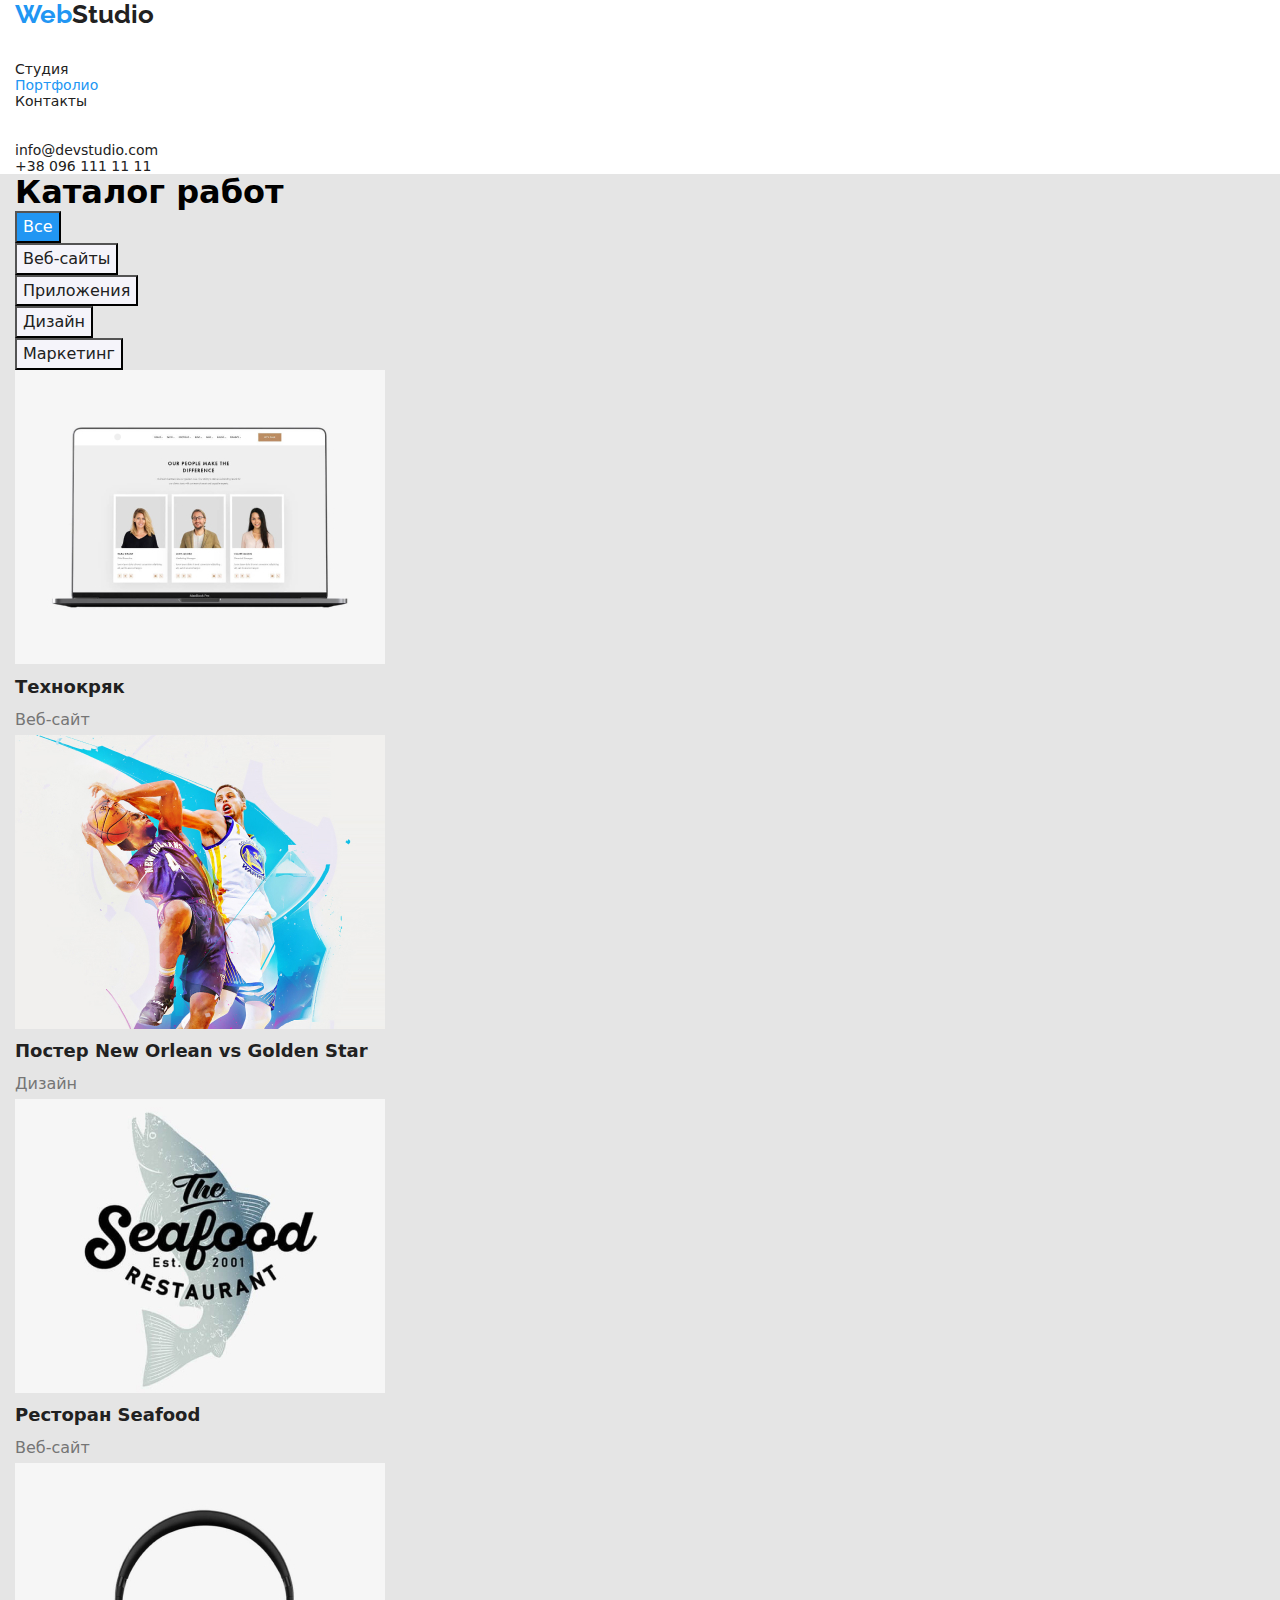
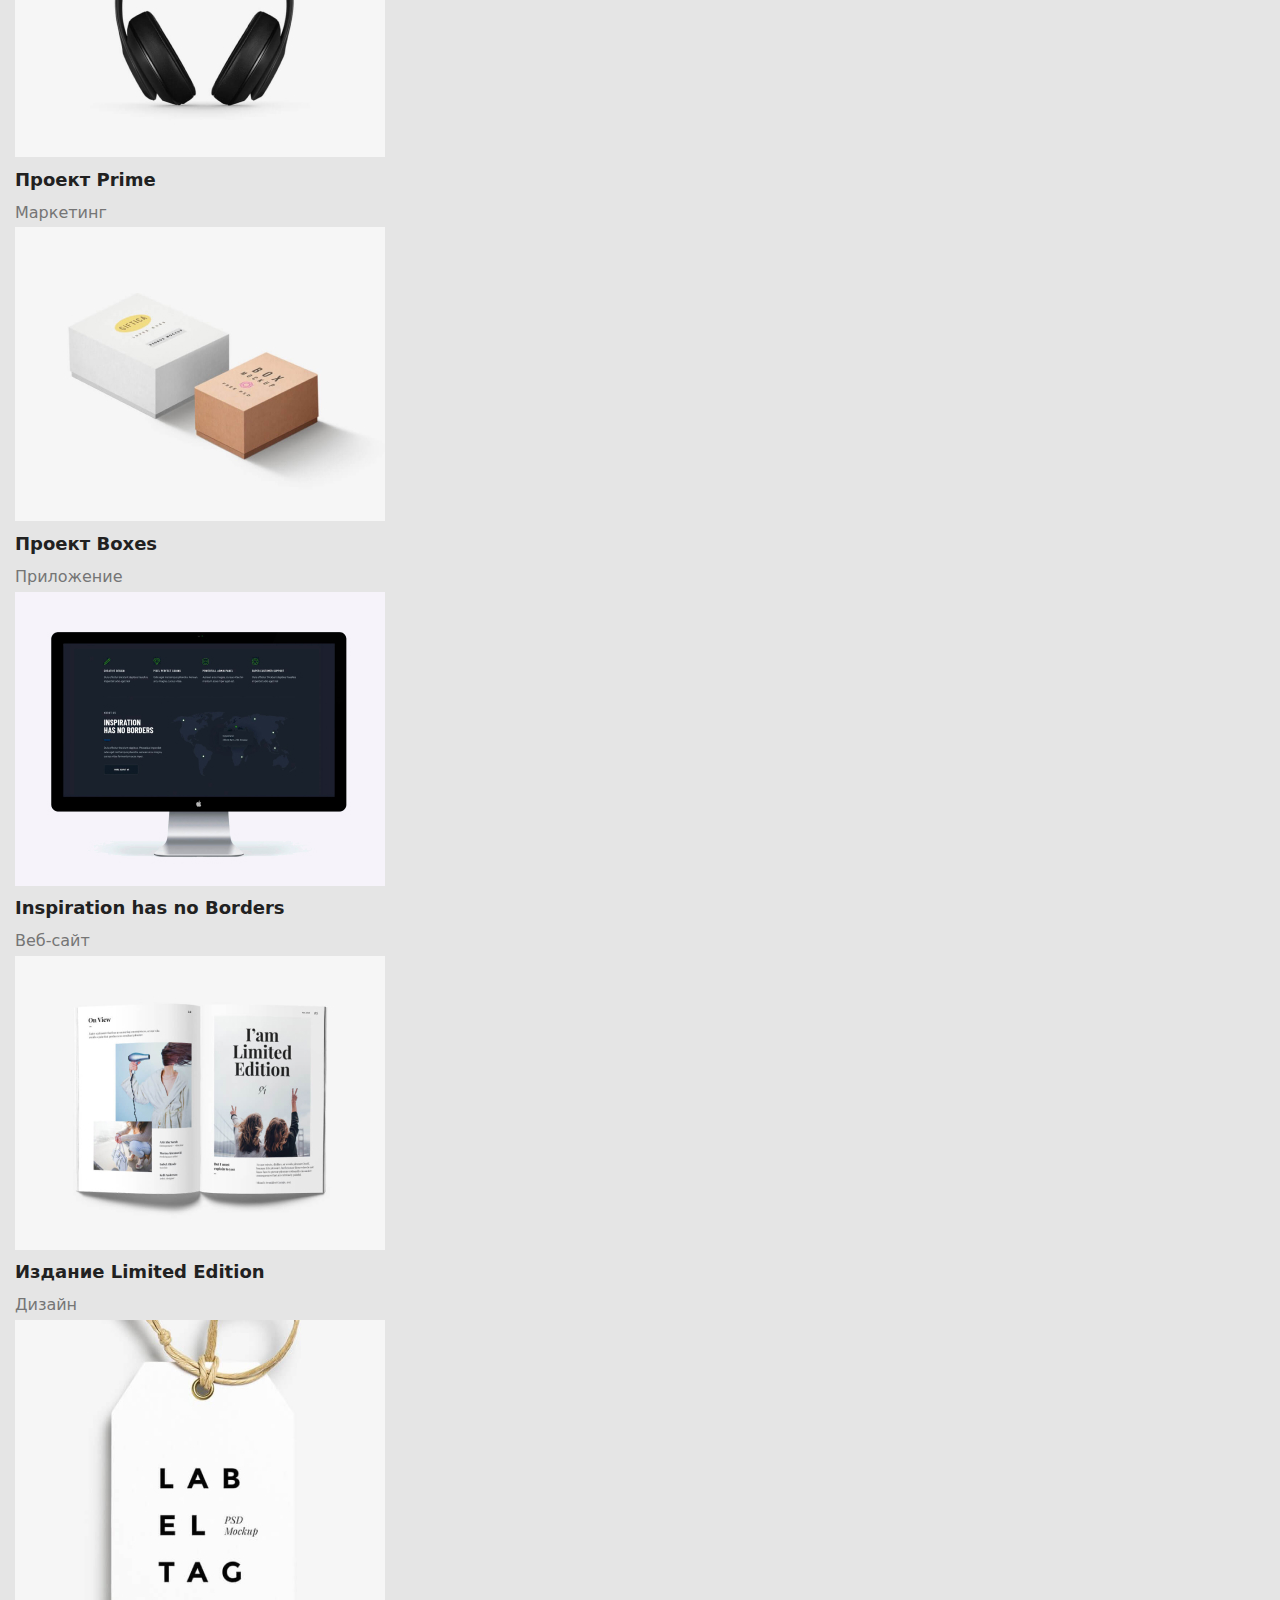
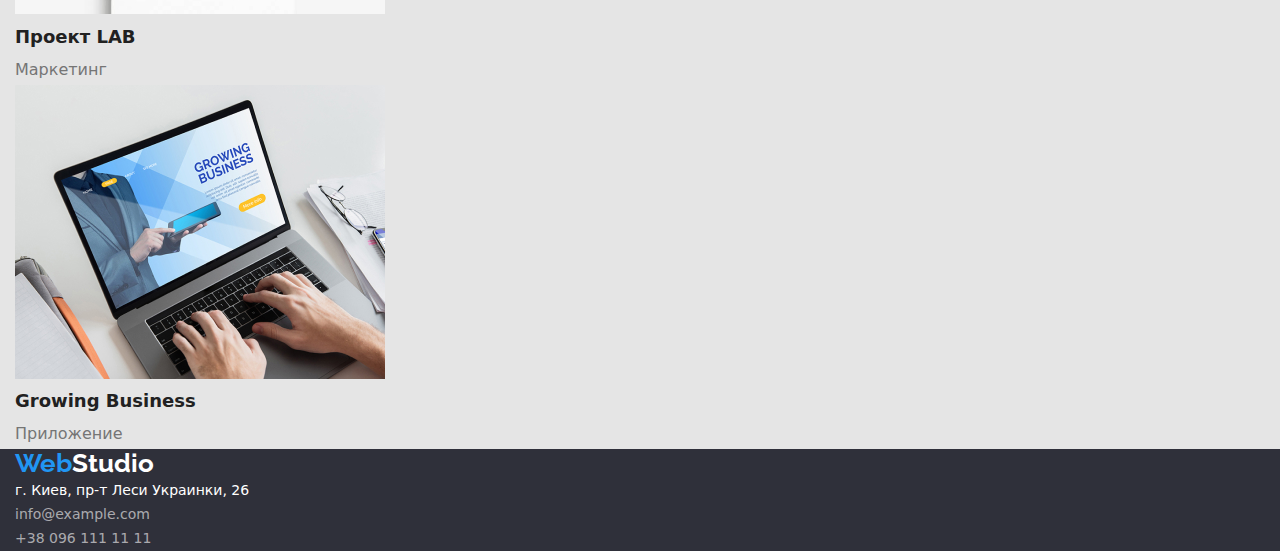
==== portfolio.html @ 53a829d3 "исправили ошибки" ====
<!DOCTYPE html>
<html lang="ru">

<head>
    <meta charset="UTF-8" />
    <title>WebStudio</title>
    <link rel="preconnect" href="https://fonts.googleapis.com" />
    <link rel="preconnect" href="https://fonts.gstatic.com" crossorigin />
    <link href="https://fonts.googleapis.com/css2?family=Raleway:wght@700&family=Roboto:wght@400;500;700;900&display=swap" rel="stylesheet" />
    <link rel="stylesheet" href="https://cdnjs.cloudflare.com/ajax/libs/modern-normalize/1.1.0/modern-normalize.css" />
    <link rel="stylesheet" href="./css/styless.css" />
</head>

<body class="page">
    <!-- header -->
    <header class="page-header">
        <div class="container">
            <nav class="navigation">
                <a class="logo link" href="" lang="en">Web<span class="logo-accent">Studio</span>
          </a>
                <ul class="menu list">
                    <li class="menu-item">
                        <a href="index.html" class="site-nav link">Студия</a>
                    </li>
                    <li class="menu-item">
                        <a href="portfolio.html" class="site-nav link current">Портфолио</a
              >
            </li>
            <li class="menu-item">
              <a href="" class="site-nav link">Контакты</a>
                    </li>
                </ul>
            </nav>
            <ul class="contact-nav list">
                <li>
                    <a href="mailto:info@devstudio.com" class="contact-nav link">info@devstudio.com</a
            >
          </li>
          <li>
            <a href="tel:+380961111111" class="contact-nav link"
              >+38 096 111 11 11</a
            >
          </li>
        </ul>
      </div>
    </header>
    <main>
      <section class="section-background-theme-light">
        <div class="container">
          <h1>Каталог работ</h1>
          <ul class="list">
            <li>
              <button class="style-btn current" type="button">Все</button>
            </li>
            <li>
              <button class="style-btn" type="button">Веб-сайты</button>
            </li>
            <li>
              <button class="style-btn" type="button">Приложения</button>
            </li>
            <li>
              <button class="style-btn" type="button">Дизайн</button>
            </li>
            <li>
              <button class="style-btn" type="button">Маркетинг</button>
            </li>
          </ul>
          <ul class="list">
            <li>
              <a href="" class="link">
                <img
                  src="./images/portfolio_1.jpg"
                  alt="наши сотрудники"
                  width="370"
                  height="294"
                />
                <h2 class="section-works">Технокряк</h2>
                <p class="subtytle">Веб-сайт</p>
              </a>
                </li>
                <li>
                    <a href="" class="link">
                        <img src="./images/portfolio_2.jpg" alt="баскетбол" width="370" height="294" />
                        <h2 class="section-works">Постер New Orlean vs Golden Star</h2>
                        <p class="subtytle">Дизайн</p>
                    </a>
                </li>
                <li>
                    <a href="" class="link">
                        <img src="./images/portfolio_3.jpg" alt="морепродукты" width="370" height="294" />
                        <h2 class="section-works">Ресторан Seafood</h2>
                        <p class="subtytle">Веб-сайт</p>
                    </a>
                </li>
                <li>
                    <a href="" class="link">
                        <img src="./images/portfolio_4.jpg" alt="наушники" width="370" height="294" />
                        <h2 class="section-works">Проект Prime</h2>
                        <p class="subtytle">Маркетинг</p>
                    </a>
                </li>
                <li>
                    <a href="" class="link">
                        <img src="./images/portfolio_5.jpg" alt="коробочки" width="370" height="294" />
                        <h2 class="section-works">Проект Boxes</h2>
                        <p class="subtytle">Приложение</p>
                    </a>
                </li>
                <li>
                    <a href="" class="link">
                        <img src="./images/portfolio_6.jpg" alt="монитор" width="370" height="294" />
                        <h2 class="section-works">Inspiration has no Borders</h2>
                        <p class="subtytle">Веб-сайт</p>
                    </a>
                </li>
                <li>
                    <a href="" class="link">
                        <img src="./images/portfolio_7.jpg" alt="книга" width="370" height="294" />
                        <h2 class="section-works">Издание Limited Edition</h2>
                        <p class="subtytle">Дизайн</p>
                    </a>
                </li>
                <li>
                    <a href="" class="link">
                        <img src="./images/portfolio_8.jpg" alt="этикетка" width="370" height="294" />
                        <h2 class="section-works">Проект LAB</h2>
                        <p class="subtytle">Маркетинг</p>
                    </a>
                </li>
                <li>
                    <a href="" class="link">
                        <img src="./images/portfolio_9.jpg" alt="ноутбук" width="370" height="294" />
                        <h2 class="section-works">Growing Business</h2>
                        <p class="subtytle">Приложение</p>
                    </a>
                </li>
            </ul>
        </div>
        </section>
        </main>
        <footer class="footer">
            <div class="container">
                <a class="logo link" href="" lang="en">Web<span class="logo-accent-footer">Studio</span></a
        >
        <address class="address">
          <ul class="list">
            <li>
              <a
                href="https://goo.gl/maps/fRFSX92PW33ccEuu6"
                class="link contact-info"
                target="_blank"
                rel="noopener noreferrer"
                >г. Киев, пр-т Леси Украинки, 26</a
              >
            </li>
            <li>
              <a href="mailto:info@example.com" class="link contact-info-item"
                >info@example.com</a
              >
            </li>
            <li>
              <a href="tel:+380961111111" class="link contact-info-item"
                >+38 096 111 11 11</a
              >
            </li>
          </ul>
        </address>
      </div>
    </footer>
  </body>
</html>
---- css/styless.css ----
h1,
h2,
h3,
p {
    margin-top: 0;
    margin-bottom: 0;
}

ul,
ol {
    margin-top: 0;
    margin-bottom: 0;
    padding-left: 0;
}

.list {
    list-style: none;
    padding: 0;
    margin: 0;
}

.link {
    text-decoration: none;
}

 :root {
    --primary-text-color: #212121;
    --title-color: #757575;
    --primary-font-family: "Roboto";
    --primary-text-color-theme-light: #E5E5E5;
    --secondary-text-color-theme-light: #F5F4FA;
    --primary-text-color-theme-dark: #2F303A;
}

.body {
    font-family: var(--primary-font-family), sans-serif;
    font-style: normal;
}


/*цвет основного текста #212121*/


/*цвет вторичного текста #757575*/


/*белый #FFFFFF*/


/*акцент #2196F3*/


/*цвет основного фона #E5E5E5*/


/*цвет вторичного фона #F5F4FA*/


/*      HEADER    */

.page-header {
    background-color: #FFFFFF;
    color: var(--primary-text-color);
}

.logo {
    color: #2196F3;
    font-family: 'Raleway', sans-serif;
    font-weight: 700;
    font-size: 26px;
    line-height: 1, 19;
}

.logo-accent {
    color: var(--primary-text-color);
    font-family: 'Raleway', sans-serif;
    font-weight: 700;
    font-size: 26px;
    line-height: 1, 19;
}

.logo-accent-footer {
    color: #FFFFFF;
    font-family: 'Raleway', sans-serif;
    font-weight: 700;
    font-size: 26px;
    line-height: 1, 19;
}

.menu {
    font-weight: 500;
    font-size: 14px;
    line-height: 1.14;
    padding-top: 32px;
    padding-bottom: 32px
}


/*site-nav*/

.site-nav {
    color: var(--primary-text-color);
    font-weight: 500;
    font-size: 14px;
}

.site-nav:hover,
.site-nav:focus {
    color: #2196F3;
}

.site-nav.current {
    color: #2196F3;
}


/*contact-nav*/

.contact-nav {
    color: var(--primary-text-color);
    font-weight: 500;
    font-size: 14px;
}

.contact-nav:hover,
.contact-nav:focus {
    color: #2196F3;
}

.modal-btn {
    color: #FFFFFF;
    background-color: #2196F3;
    font-weight: 700;
    font-size: 16px;
    line-height: 1.87;
    text-align: Center;
    letter-spacing: 0.06em;
    cursor: pointer;
    display: inline-block;
    border-radius: 4px;
    padding: 32px, 10px;
    min-width: 200px;
}

.modal-btn:hover,
.modal-btn:focus {
    background-color: #188CE8;
    color: #FFFFFF;
}

.style-btn {
    background-color: var(--secondary-text-color-theme-light);
    color: var(--primary-text-color);
    font-weight: 500;
    Font-size: 16px;
    Line-height: 1.62;
    text-align: Center;
    cursor: pointer
}

.style-btn:hover,
.style-btn:focus {
    color: #FFFFFF;
    background-color: #2196F3;
}

.style-btn.current {
    color: #FFFFFF;
    background-color: #2196F3;
}

.container {
    width: 1230px;
    padding-left: 15px;
    padding-right: 15px;
}


/*   hero  */

.hero {
    color: #FFFFFF;
    background-color: var(--primary-text-color-theme-dark);
    text-align: Center;
    font-weight: 900;
}

.hero-title {
    font-weight: 900;
    font-size: 44px;
    line-height: 1.36;
    text-align: Center;
    vertical-align: Top;
    letter-spacing: 0.06em;
    margin-top: 200px;
    margin-bottom: 30px;
}


/* section  */

.section-theme-light {
    background-color: var(--primary-text-color-theme-light);
}

.section-title-theme-light {
    background-color: var(--primary-text-color-theme-light);
}

.title-theme-light {
    background-color: var(--secondary-text-color-theme-light);
}

.section-background-theme-light {
    background-color: var(--primary-text-color-theme-light);
}

.section {
    padding-top: 94px;
    padding-bottom: 94px;
}

.section-title {
    font-weight: 700;
    Font-size: 36px;
    Line-height: 1.16;
    text-align: Center;
}

.feature-title {
    font-weight: 700;
    Font-size: 14px;
    Line-height: 1.14;
}

.employees-name {
    font-weight: 500;
    Font-size: 16px;
    Line-height: 1.18;
    text-align: Center;
}

.employees-position {
    color: var(--title-color);
    font-weight: 400;
    Font-size: 16px;
    Line-height: 1.18;
    text-align: Center;
}

.text {
    color: var(--title-color);
    font-weight: 400;
    Font-size: 14px;
    Line-height: 1.71;
}

.section-works {
    color: var(--primary-text-color);
    font-weight: 700;
    Font-size: 18px;
    Line-height: 2;
}

.subtytle {
    color: var(--title-color);
    font-weight: 400;
    Font-size: 16px;
    Line-height: 1.87;
}


/*    FOOTER   */

.address {
    font-style: normal;
}

.contact-info {
    color: #FFFFFF;
    font-weight: 400;
    font-size: 14px;
    line-height: 1.71;
}

.contact-info:hover,
.contact-info:focus {
    color: #2196F3;
}

.contact-info-item {
    color: rgba(255, 255, 255, 0.6);
    font-weight: 400;
    font-size: 14px;
    line-height: 1.71;
}

.contact-info-item:hover,
.contact-info-item:focus {
    color: #2196F3;
}

.footer {
    background-color: var(--primary-text-color-theme-dark);
}
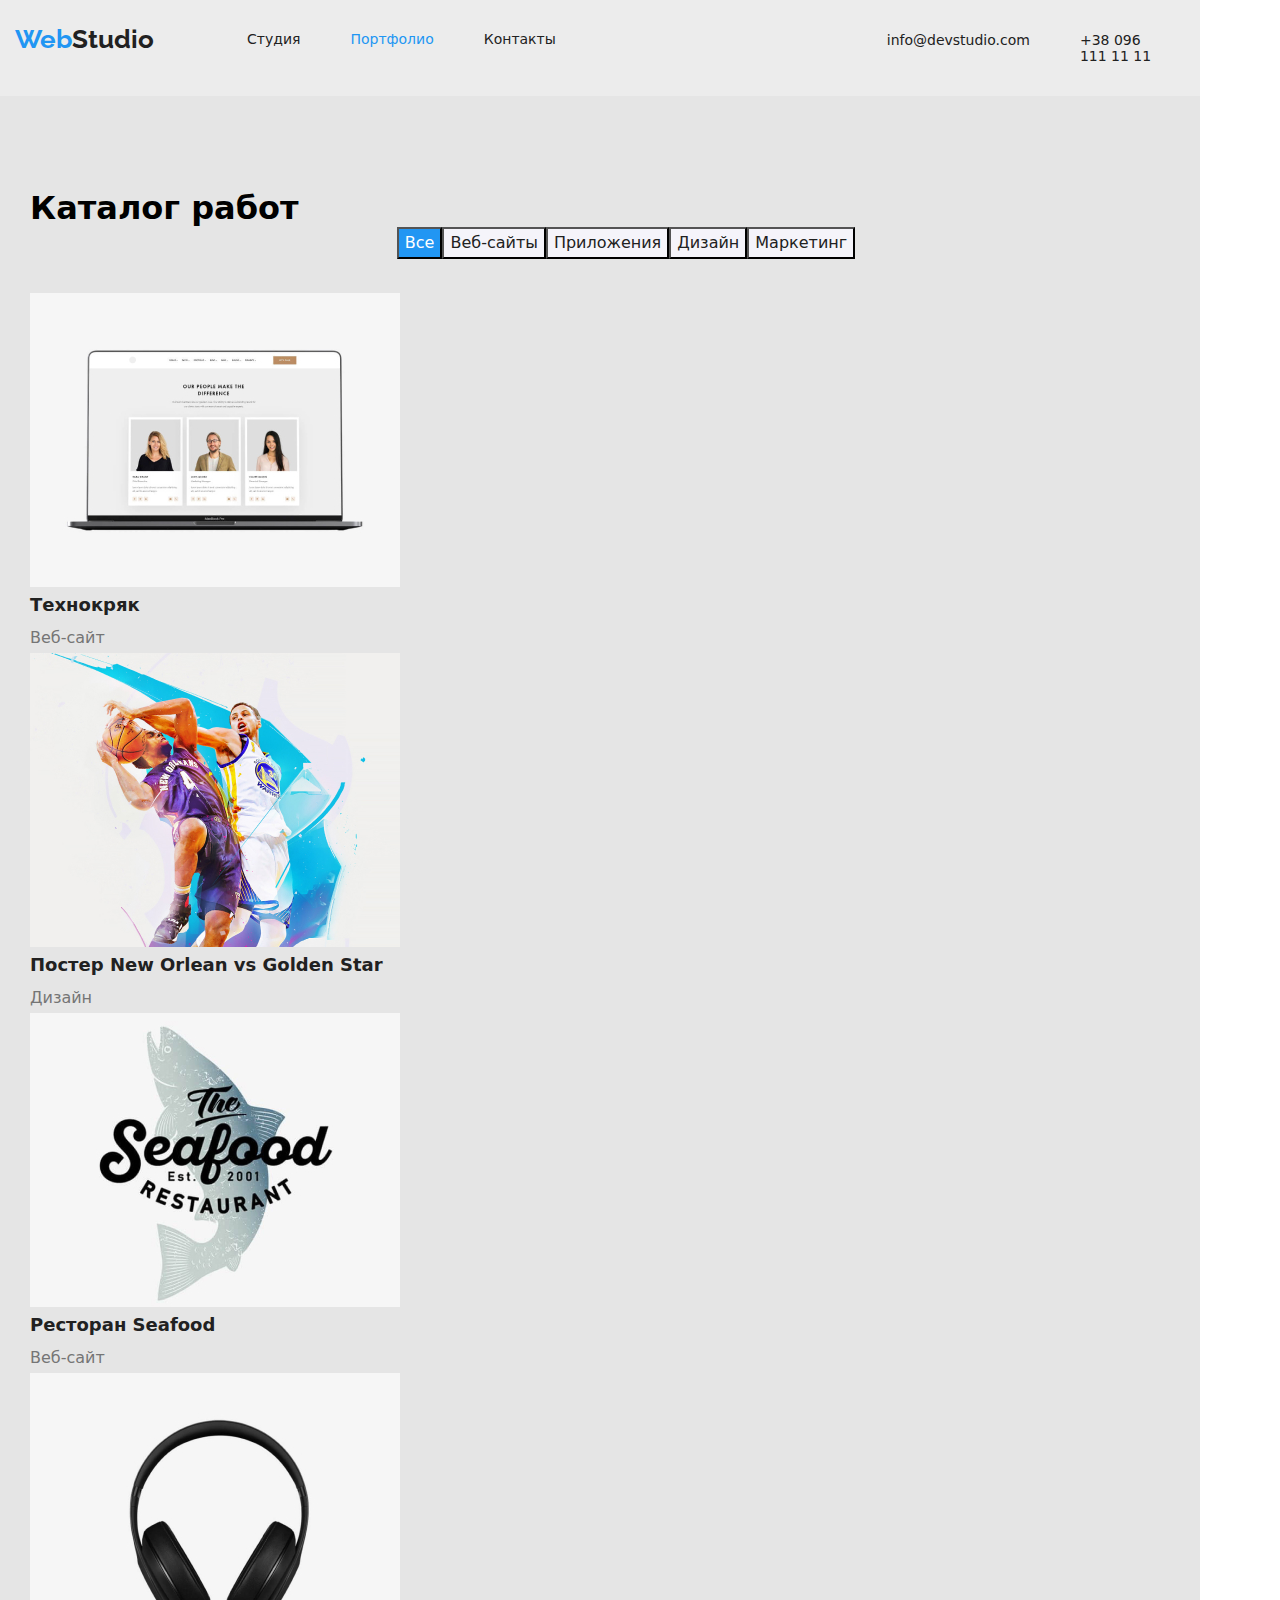
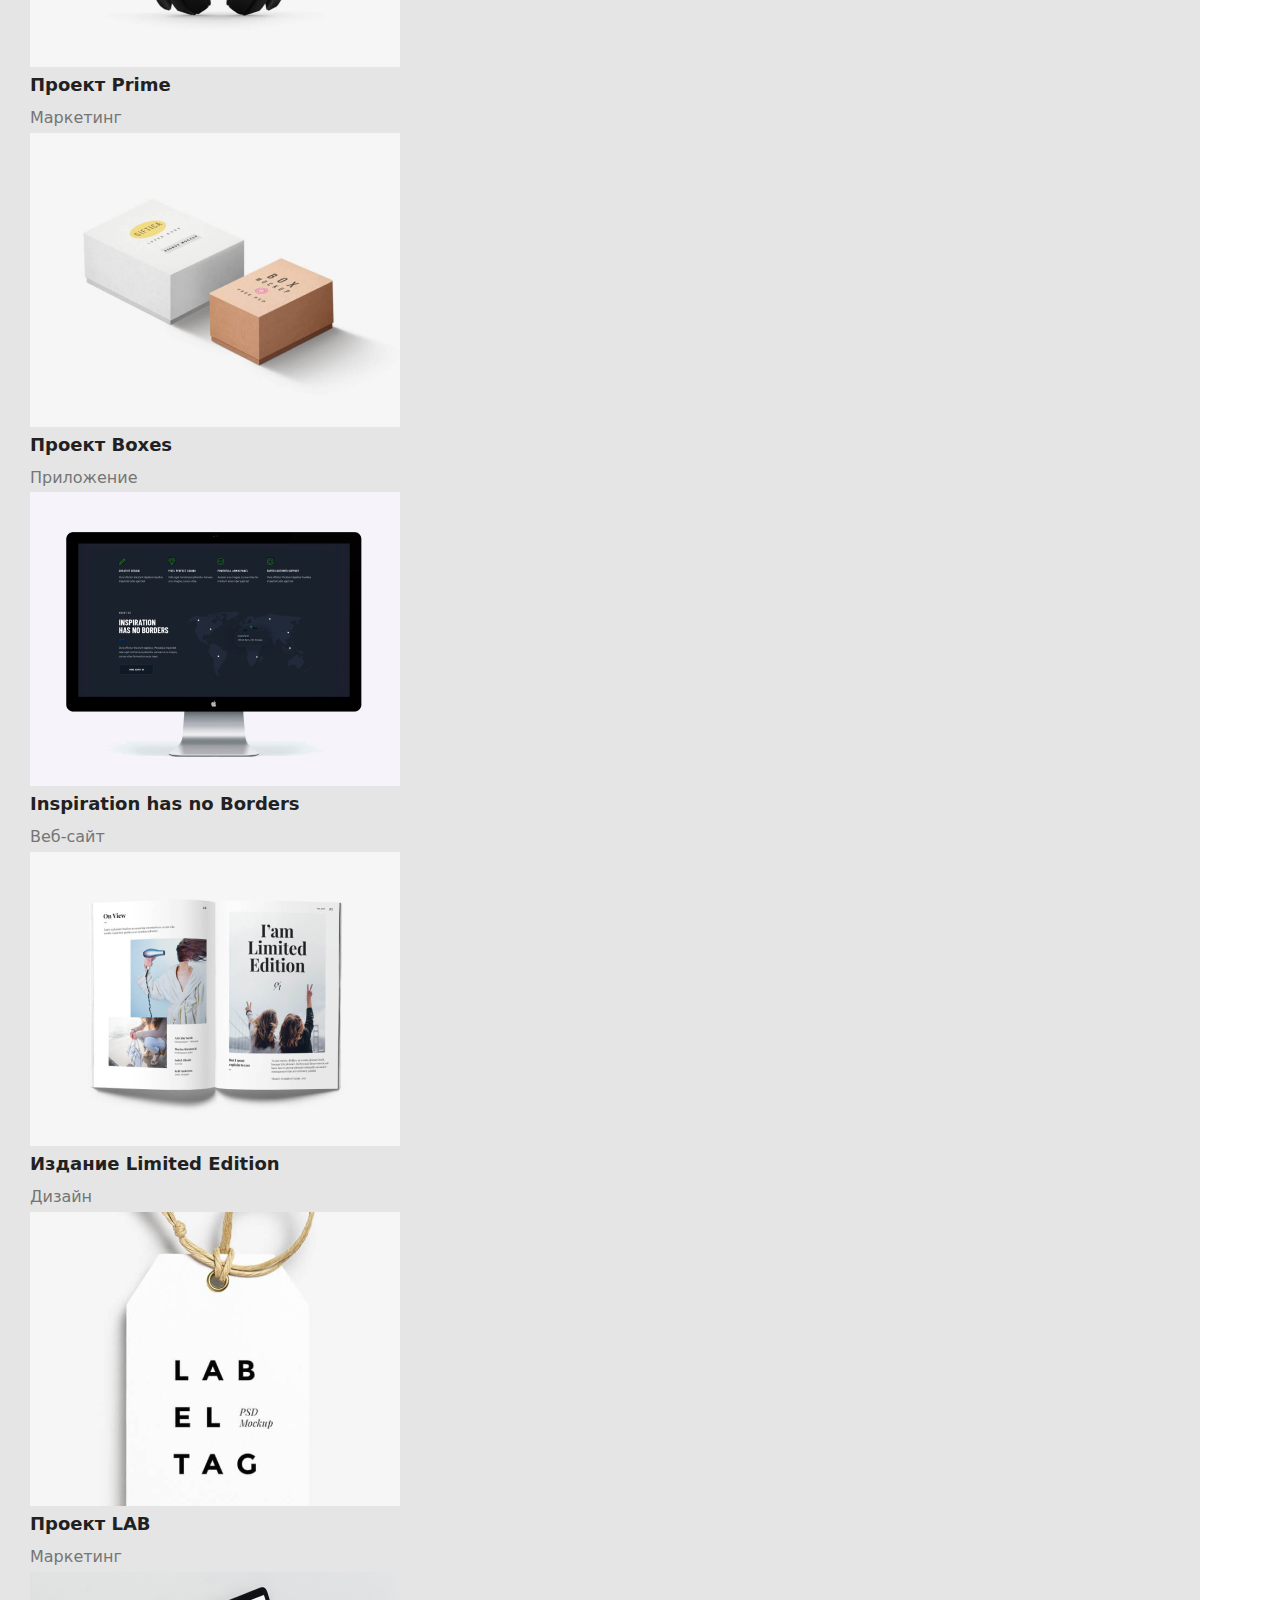
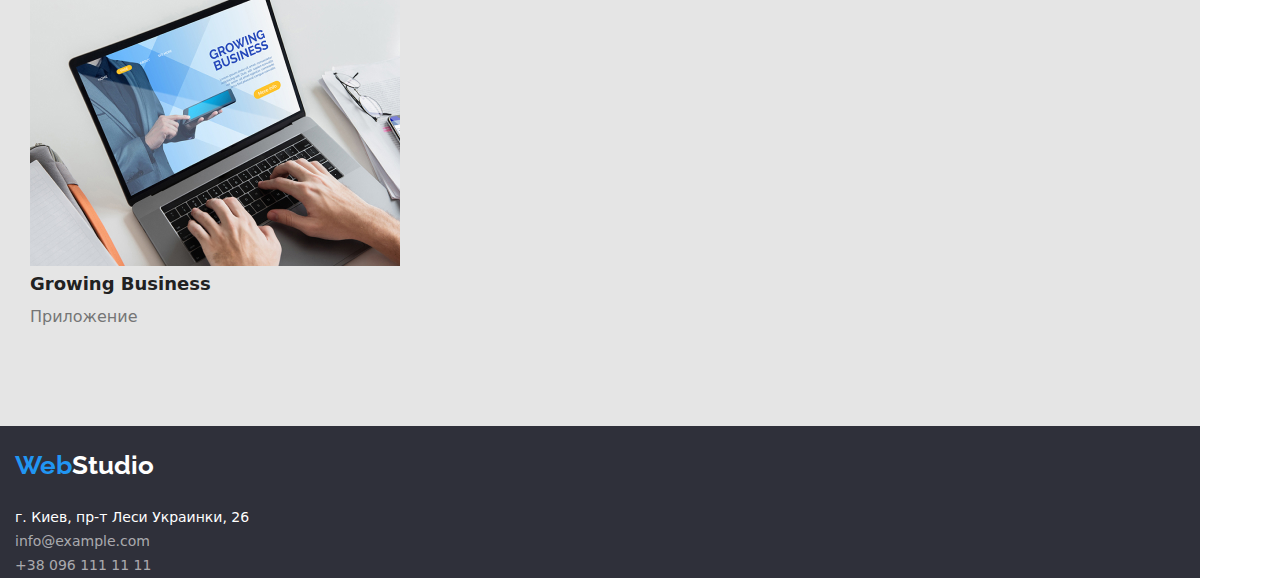
==== commit fe4bcda9: "разместили по горизонтали, сделали отступы" ====
--- a/portfolio.html
+++ b/portfolio.html
@@ -15,7 +15,7 @@
     <!-- header -->
     <header class="page-header">
         <div class="container">
-            <nav class="navigation">
+            <nav class="navigation main-nav">
                 <a class="logo link" href="" lang="en">Web<span class="logo-accent">Studio</span>
           </a>
                 <ul class="menu list">
@@ -30,26 +30,27 @@
               <a href="" class="site-nav link">Контакты</a>
                     </li>
                 </ul>
-            </nav>
-            <ul class="contact-nav list">
-                <li>
-                    <a href="mailto:info@devstudio.com" class="contact-nav link">info@devstudio.com</a
-            >
-          </li>
-          <li>
-            <a href="tel:+380961111111" class="contact-nav link"
-              >+38 096 111 11 11</a
-            >
-          </li>
-        </ul>
+
+                <ul class="menu-contact list">
+                    <li>
+                        <a href="mailto:info@devstudio.com" class="contact-nav link">info@devstudio.com</a
+              >
+            </li>
+            <li>
+              <a href="tel:+380961111111" class="contact-nav link"
+                >+38 096 111 11 11</a
+              >
+            </li>
+          </ul>
+        </nav>
       </div>
     </header>
     <main>
-      <section class="section-background-theme-light">
+      <section class="section-background-theme-light section">
         <div class="container">
           <h1>Каталог работ</h1>
-          <ul class="list">
-            <li>
+          <ul class="list filters">
+            <li class="filters-btn">
               <button class="style-btn current" type="button">Все</button>
             </li>
             <li>
@@ -77,64 +78,64 @@
                 <h2 class="section-works">Технокряк</h2>
                 <p class="subtytle">Веб-сайт</p>
               </a>
-                </li>
-                <li>
-                    <a href="" class="link">
-                        <img src="./images/portfolio_2.jpg" alt="баскетбол" width="370" height="294" />
-                        <h2 class="section-works">Постер New Orlean vs Golden Star</h2>
-                        <p class="subtytle">Дизайн</p>
-                    </a>
-                </li>
-                <li>
-                    <a href="" class="link">
-                        <img src="./images/portfolio_3.jpg" alt="морепродукты" width="370" height="294" />
-                        <h2 class="section-works">Ресторан Seafood</h2>
-                        <p class="subtytle">Веб-сайт</p>
-                    </a>
-                </li>
-                <li>
-                    <a href="" class="link">
-                        <img src="./images/portfolio_4.jpg" alt="наушники" width="370" height="294" />
-                        <h2 class="section-works">Проект Prime</h2>
-                        <p class="subtytle">Маркетинг</p>
-                    </a>
-                </li>
-                <li>
-                    <a href="" class="link">
-                        <img src="./images/portfolio_5.jpg" alt="коробочки" width="370" height="294" />
-                        <h2 class="section-works">Проект Boxes</h2>
-                        <p class="subtytle">Приложение</p>
-                    </a>
-                </li>
-                <li>
-                    <a href="" class="link">
-                        <img src="./images/portfolio_6.jpg" alt="монитор" width="370" height="294" />
-                        <h2 class="section-works">Inspiration has no Borders</h2>
-                        <p class="subtytle">Веб-сайт</p>
-                    </a>
-                </li>
-                <li>
-                    <a href="" class="link">
-                        <img src="./images/portfolio_7.jpg" alt="книга" width="370" height="294" />
-                        <h2 class="section-works">Издание Limited Edition</h2>
-                        <p class="subtytle">Дизайн</p>
-                    </a>
-                </li>
-                <li>
-                    <a href="" class="link">
-                        <img src="./images/portfolio_8.jpg" alt="этикетка" width="370" height="294" />
-                        <h2 class="section-works">Проект LAB</h2>
-                        <p class="subtytle">Маркетинг</p>
-                    </a>
-                </li>
-                <li>
-                    <a href="" class="link">
-                        <img src="./images/portfolio_9.jpg" alt="ноутбук" width="370" height="294" />
-                        <h2 class="section-works">Growing Business</h2>
-                        <p class="subtytle">Приложение</p>
-                    </a>
-                </li>
-            </ul>
+                    </li>
+                    <li>
+                        <a href="" class="link">
+                            <img src="./images/portfolio_2.jpg" alt="баскетбол" width="370" height="294" />
+                            <h2 class="section-works">Постер New Orlean vs Golden Star</h2>
+                            <p class="subtytle">Дизайн</p>
+                        </a>
+                    </li>
+                    <li>
+                        <a href="" class="link">
+                            <img src="./images/portfolio_3.jpg" alt="морепродукты" width="370" height="294" />
+                            <h2 class="section-works">Ресторан Seafood</h2>
+                            <p class="subtytle">Веб-сайт</p>
+                        </a>
+                    </li>
+                    <li>
+                        <a href="" class="link">
+                            <img src="./images/portfolio_4.jpg" alt="наушники" width="370" height="294" />
+                            <h2 class="section-works">Проект Prime</h2>
+                            <p class="subtytle">Маркетинг</p>
+                        </a>
+                    </li>
+                    <li>
+                        <a href="" class="link">
+                            <img src="./images/portfolio_5.jpg" alt="коробочки" width="370" height="294" />
+                            <h2 class="section-works">Проект Boxes</h2>
+                            <p class="subtytle">Приложение</p>
+                        </a>
+                    </li>
+                    <li>
+                        <a href="" class="link">
+                            <img src="./images/portfolio_6.jpg" alt="монитор" width="370" height="294" />
+                            <h2 class="section-works">Inspiration has no Borders</h2>
+                            <p class="subtytle">Веб-сайт</p>
+                        </a>
+                    </li>
+                    <li>
+                        <a href="" class="link">
+                            <img src="./images/portfolio_7.jpg" alt="книга" width="370" height="294" />
+                            <h2 class="section-works">Издание Limited Edition</h2>
+                            <p class="subtytle">Дизайн</p>
+                        </a>
+                    </li>
+                    <li>
+                        <a href="" class="link">
+                            <img src="./images/portfolio_8.jpg" alt="этикетка" width="370" height="294" />
+                            <h2 class="section-works">Проект LAB</h2>
+                            <p class="subtytle">Маркетинг</p>
+                        </a>
+                    </li>
+                    <li>
+                        <a href="" class="link">
+                            <img src="./images/portfolio_9.jpg" alt="ноутбук" width="370" height="294" />
+                            <h2 class="section-works">Growing Business</h2>
+                            <p class="subtytle">Приложение</p>
+                        </a>
+                    </li>
+                </ul>
         </div>
         </section>
         </main>
--- a/css/styless.css
+++ b/css/styless.css
@@ -11,6 +11,10 @@
     margin-top: 0;
     margin-bottom: 0;
     padding-left: 0;
+}
+
+img {
+    display: block;
 }
 
 .list {
@@ -55,12 +59,20 @@
 
 /*цвет вторичного фона #F5F4FA*/
 
+.container {
+    width: 1230px;
+    padding-left: 15px;
+    padding-right: 15px;
+}
+
 
 /*      HEADER    */
 
 .page-header {
-    background-color: #FFFFFF;
-    color: var(--primary-text-color);
+    background-color: #ECECEC;
+    color: var(--primary-text-color);
+    text-align: left;
+    width: 1200px
 }
 
 .logo {
@@ -69,6 +81,9 @@
     font-weight: 700;
     font-size: 26px;
     line-height: 1, 19;
+    display: block;
+    padding-top: 25px;
+    padding-bottom: 25px;
 }
 
 .logo-accent {
@@ -91,9 +106,58 @@
     font-weight: 500;
     font-size: 14px;
     line-height: 1.14;
+    display: flex;
+    margin-left: 93px;
+}
+
+.menu li {
+    margin-right: 50px;
+}
+
+.menu .menu-item:last-child {
+    margin-right: 0;
+}
+
+.menu .site-nav {
+    display: block;
     padding-top: 32px;
-    padding-bottom: 32px
-}
+    padding-bottom: 32px;
+}
+
+.menu .contact-nav {
+    display: block;
+    padding-top: 32px;
+    padding-bottom: 32px;
+}
+
+.menu-contact {
+    display: flex;
+    margin-left: 331px;
+}
+
+.menu-contact li {
+    margin-right: 50px;
+}
+
+.menu-contact .contact-nav {
+    display: block;
+    padding-top: 32px;
+    padding-bottom: 32px;
+}
+
+.main-nav {
+    display: flex;
+    align-items: ;
+}
+
+.filters {
+    display: flex;
+    justify-content: center;
+    margin-bottom: 34px;
+    margin-right: 8px;
+}
+
+.filters-btn {}
 
 
 /*site-nav*/
@@ -169,12 +233,6 @@
     background-color: #2196F3;
 }
 
-.container {
-    width: 1230px;
-    padding-left: 15px;
-    padding-right: 15px;
-}
-
 
 /*   hero  */
 
@@ -192,7 +250,6 @@
     text-align: Center;
     vertical-align: Top;
     letter-spacing: 0.06em;
-    margin-top: 200px;
     margin-bottom: 30px;
 }
 
@@ -218,6 +275,13 @@
 .section {
     padding-top: 94px;
     padding-bottom: 94px;
+    width: 1200px;
+    padding-left: 15px;
+    padding-left: 15px;
+}
+
+.feature-list {
+    margin-right: 30px;
 }
 
 .section-title {
@@ -225,12 +289,35 @@
     Font-size: 36px;
     Line-height: 1.16;
     text-align: Center;
+    margin-bottom: 50px;
+}
+
+.feature {
+    display: flex;
+    padding: 0;
+    margin: 0;
+}
+
+.employees {
+    display: flex;
+    padding: 0;
+    margin: 0;
+}
+
+.image-list {
+    margin-right: 30px;
 }
 
 .feature-title {
     font-weight: 700;
     Font-size: 14px;
     Line-height: 1.14;
+    display: flex;
+    margin-bottom: 10px;
+}
+
+.employees-photo {
+    margin-right: 30px;
 }
 
 .employees-name {
@@ -238,6 +325,8 @@
     Font-size: 16px;
     Line-height: 1.18;
     text-align: Center;
+    margin-top: 30px;
+    margin-bottom: 10px;
 }
 
 .employees-position {
@@ -276,11 +365,14 @@
     font-style: normal;
 }
 
+.address-list {}
+
 .contact-info {
     color: #FFFFFF;
     font-weight: 400;
     font-size: 14px;
     line-height: 1.71;
+    margin-top: 20px;
 }
 
 .contact-info:hover,
@@ -302,4 +394,5 @@
 
 .footer {
     background-color: var(--primary-text-color-theme-dark);
+    width: 1200px;
 }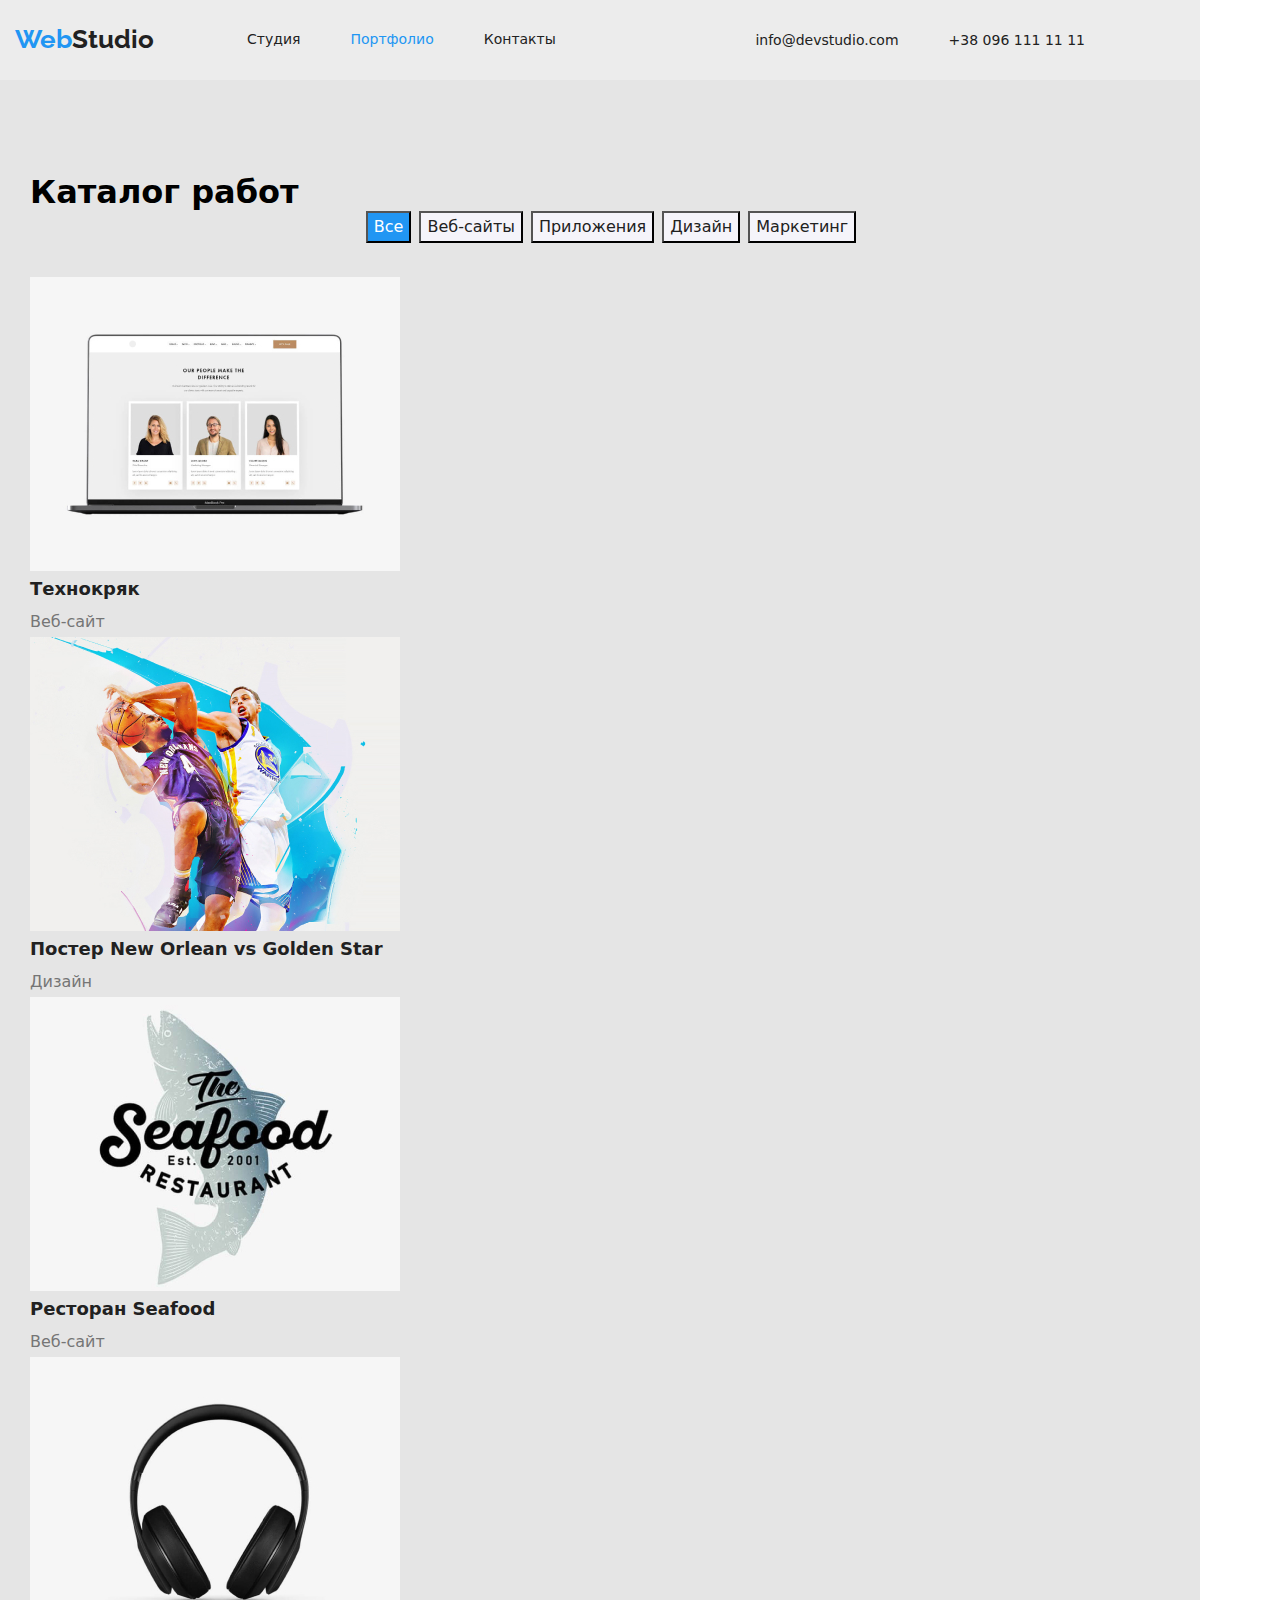
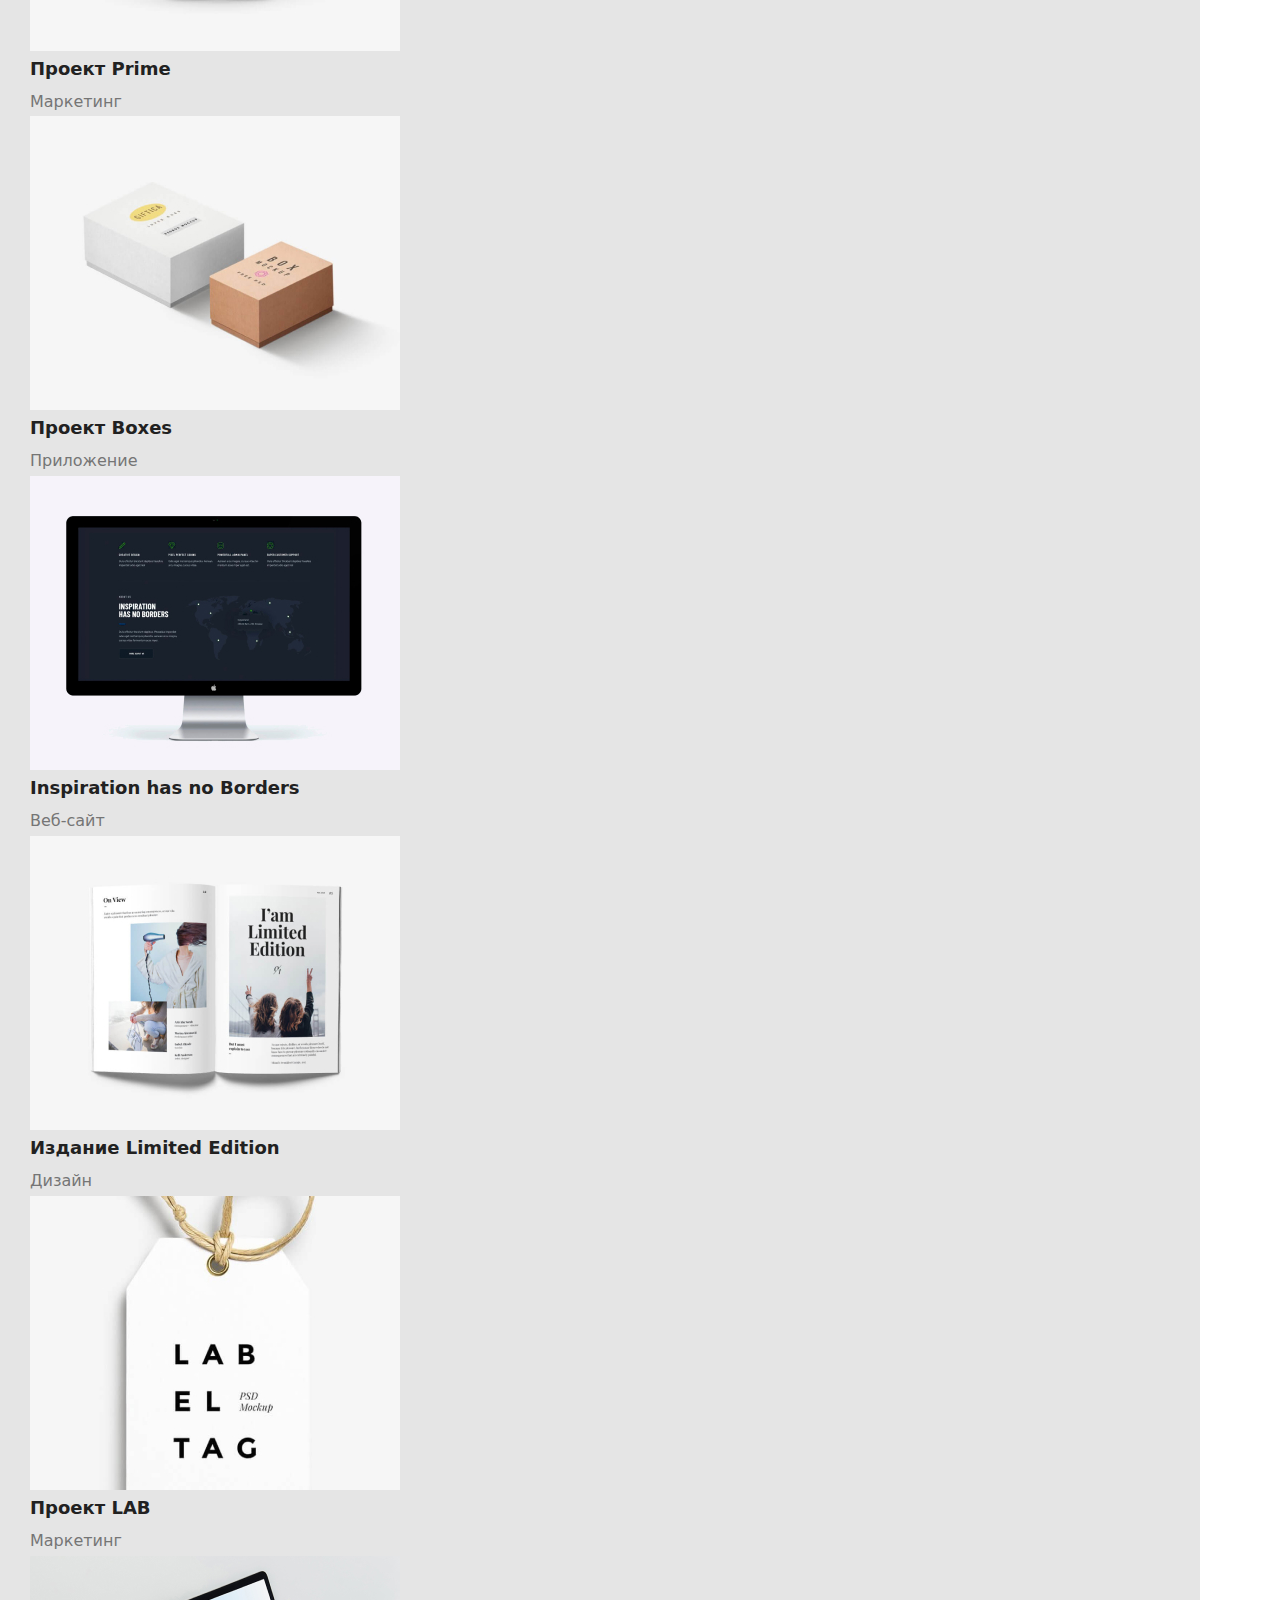
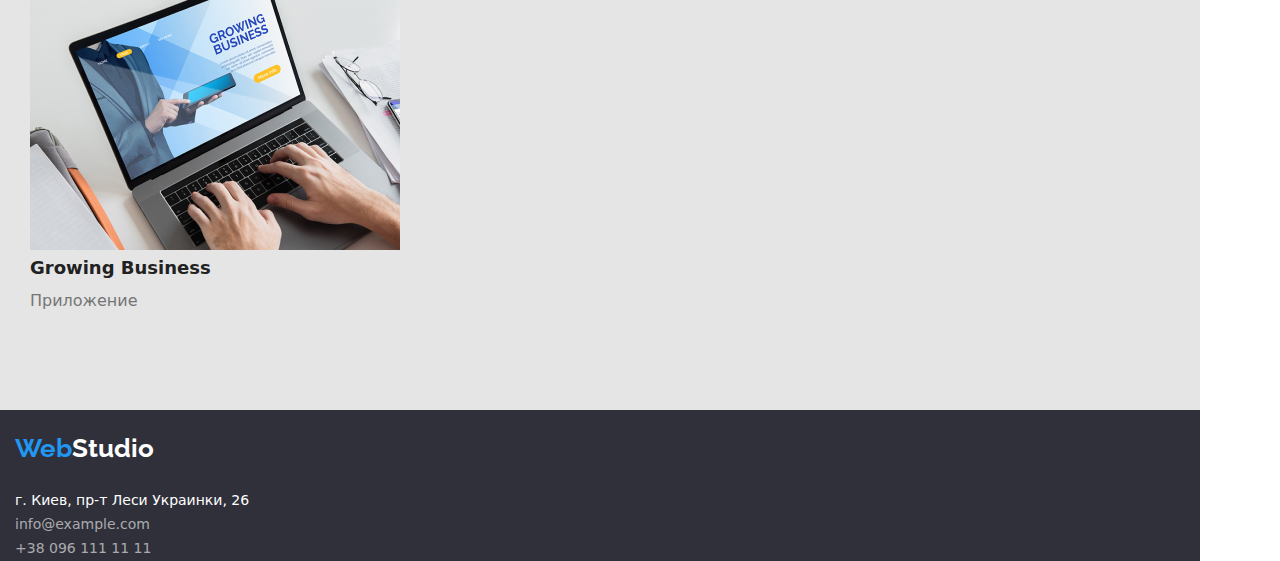
==== commit b30303e2: "изменили кнопки" ====
--- a/portfolio.html
+++ b/portfolio.html
@@ -53,16 +53,16 @@
             <li class="filters-btn">
               <button class="style-btn current" type="button">Все</button>
             </li>
-            <li>
+            <li class="filters-btn">
               <button class="style-btn" type="button">Веб-сайты</button>
             </li>
-            <li>
+            <li class="filters-btn">
               <button class="style-btn" type="button">Приложения</button>
             </li>
-            <li>
+            <li class="filters-btn">
               <button class="style-btn" type="button">Дизайн</button>
             </li>
-            <li>
+            <li class="filters-btn">
               <button class="style-btn" type="button">Маркетинг</button>
             </li>
           </ul>
--- a/css/styless.css
+++ b/css/styless.css
@@ -60,9 +60,11 @@
 /*цвет вторичного фона #F5F4FA*/
 
 .container {
-    width: 1230px;
+    width: 1200px;
     padding-left: 15px;
     padding-right: 15px;
+    margin-left: auto;
+    margin-right: auto;
 }
 
 
@@ -82,7 +84,7 @@
     font-size: 26px;
     line-height: 1, 19;
     display: block;
-    padding-top: 25px;
+    padding-top: 24px;
     padding-bottom: 25px;
 }
 
@@ -132,7 +134,8 @@
 
 .menu-contact {
     display: flex;
-    margin-left: 331px;
+    margin-left: auto;
+    margin-right: 50px;
 }
 
 .menu-contact li {
@@ -147,17 +150,18 @@
 
 .main-nav {
     display: flex;
-    align-items: ;
+    align-items: center;
 }
 
 .filters {
     display: flex;
     justify-content: center;
     margin-bottom: 34px;
+}
+
+.filters-btn {
     margin-right: 8px;
 }
-
-.filters-btn {}
 
 
 /*site-nav*/
@@ -202,8 +206,8 @@
     cursor: pointer;
     display: inline-block;
     border-radius: 4px;
-    padding: 32px, 10px;
-    min-width: 200px;
+    padding: 32px 10px;
+    margin-top: 30px;
 }
 
 .modal-btn:hover,
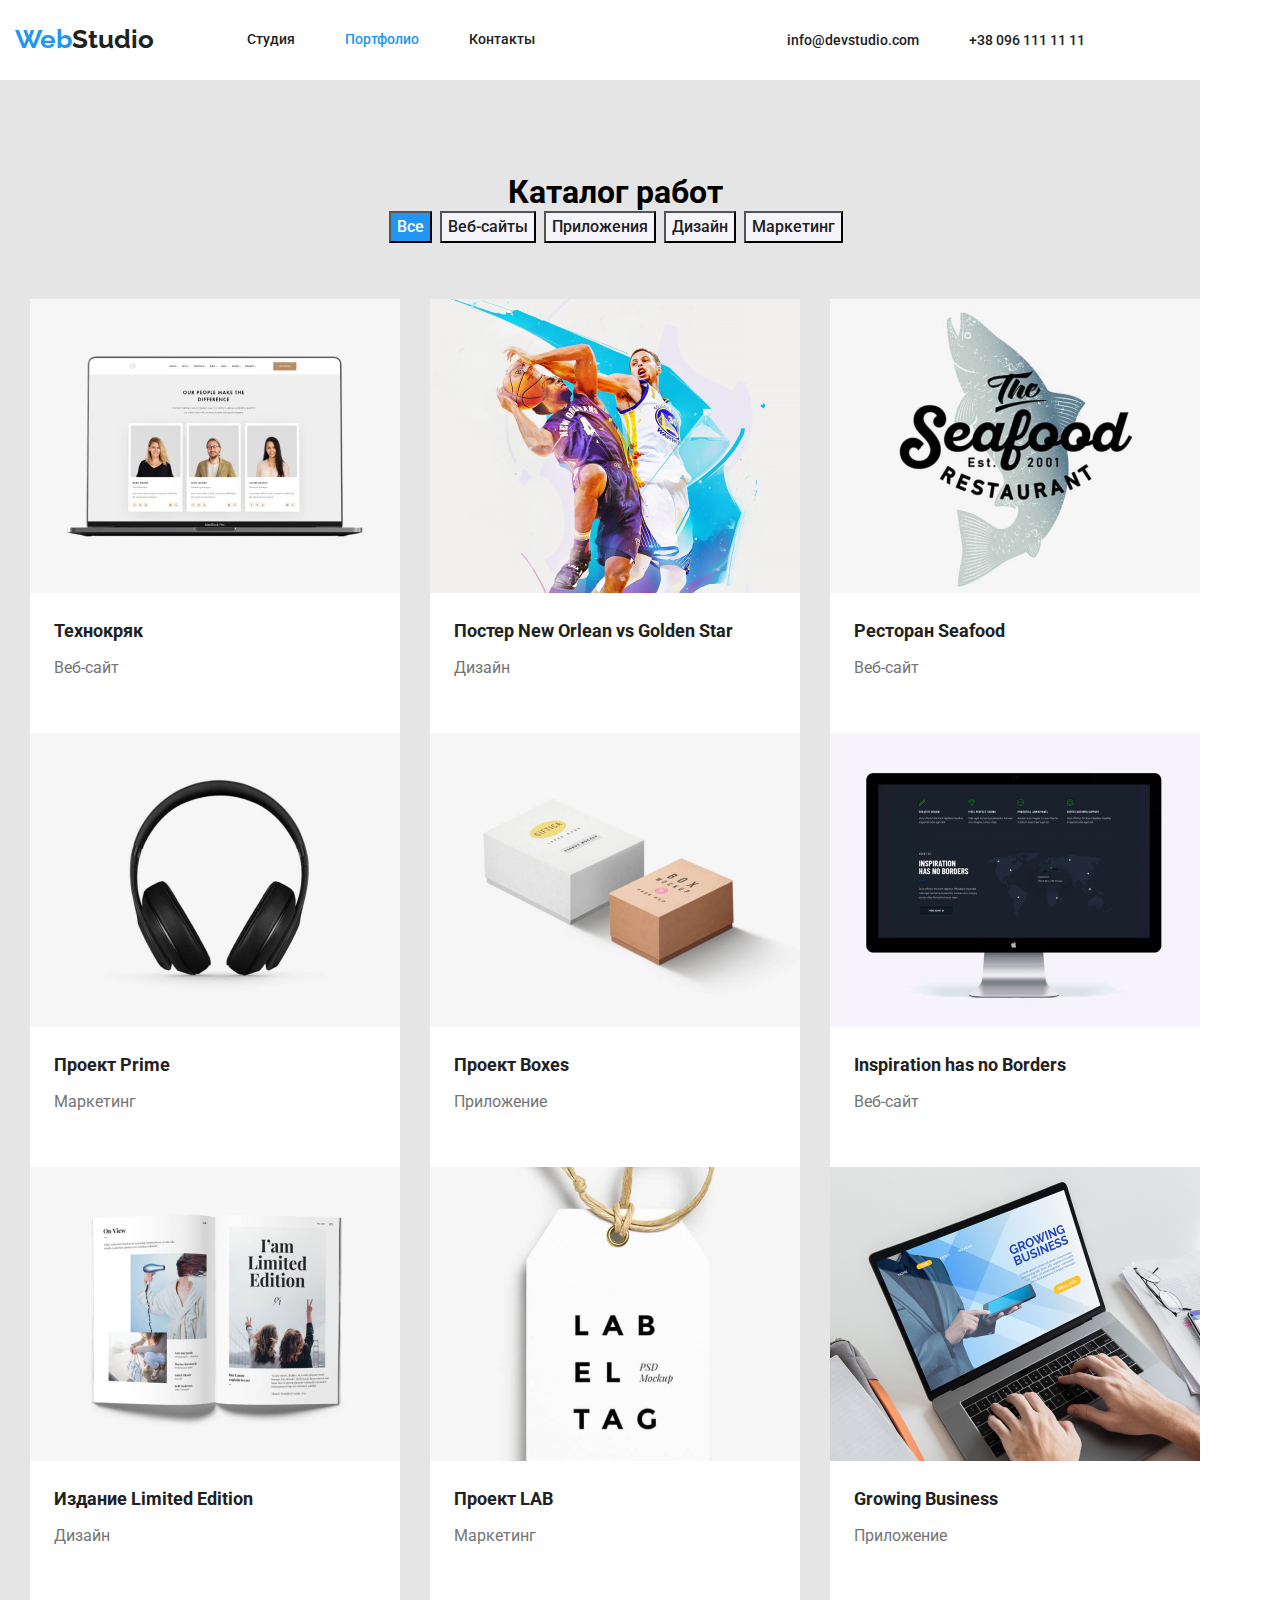
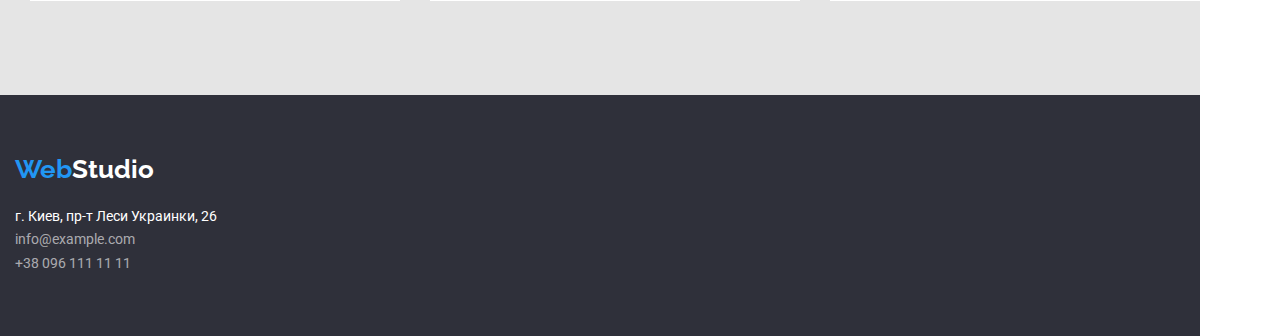
==== commit 2cdc8c6e: "Завершили ДЗ №3" ====
--- a/portfolio.html
+++ b/portfolio.html
@@ -46,9 +46,10 @@
       </div>
     </header>
     <main>
-      <section class="section-background-theme-light section">
+      <section class="section background-theme-light">
         <div class="container">
-          <h1>Каталог работ</h1>
+          <h1 class="filters-link">Каталог работ</h1>
+
           <ul class="list filters">
             <li class="filters-btn">
               <button class="style-btn current" type="button">Все</button>
@@ -66,82 +67,103 @@
               <button class="style-btn" type="button">Маркетинг</button>
             </li>
           </ul>
-          <ul class="list">
-            <li>
-              <a href="" class="link">
-                <img
-                  src="./images/portfolio_1.jpg"
-                  alt="наши сотрудники"
-                  width="370"
-                  height="294"
-                />
-                <h2 class="section-works">Технокряк</h2>
-                <p class="subtytle">Веб-сайт</p>
-              </a>
+
+          <ul class="list catalog">
+            <div class="catalog-content-wrapper">
+              <li class="catalog-link">
+                <a href="" class="link">
+                  <img
+                    src="./images/portfolio_1.jpg"
+                    alt="наши сотрудники"
+                    width="370"
+                    height="294"
+                  />
+                  <h2 class="section-works">Технокряк</h2>
+                  <p class="subtytle">Веб-сайт</p>
+                </a>
                     </li>
-                    <li>
-                        <a href="" class="link">
-                            <img src="./images/portfolio_2.jpg" alt="баскетбол" width="370" height="294" />
-                            <h2 class="section-works">Постер New Orlean vs Golden Star</h2>
-                            <p class="subtytle">Дизайн</p>
-                        </a>
-                    </li>
-                    <li>
-                        <a href="" class="link">
-                            <img src="./images/portfolio_3.jpg" alt="морепродукты" width="370" height="294" />
-                            <h2 class="section-works">Ресторан Seafood</h2>
-                            <p class="subtytle">Веб-сайт</p>
-                        </a>
-                    </li>
-                    <li>
-                        <a href="" class="link">
-                            <img src="./images/portfolio_4.jpg" alt="наушники" width="370" height="294" />
-                            <h2 class="section-works">Проект Prime</h2>
-                            <p class="subtytle">Маркетинг</p>
-                        </a>
-                    </li>
-                    <li>
-                        <a href="" class="link">
-                            <img src="./images/portfolio_5.jpg" alt="коробочки" width="370" height="294" />
-                            <h2 class="section-works">Проект Boxes</h2>
-                            <p class="subtytle">Приложение</p>
-                        </a>
-                    </li>
-                    <li>
-                        <a href="" class="link">
-                            <img src="./images/portfolio_6.jpg" alt="монитор" width="370" height="294" />
-                            <h2 class="section-works">Inspiration has no Borders</h2>
-                            <p class="subtytle">Веб-сайт</p>
-                        </a>
-                    </li>
-                    <li>
-                        <a href="" class="link">
-                            <img src="./images/portfolio_7.jpg" alt="книга" width="370" height="294" />
-                            <h2 class="section-works">Издание Limited Edition</h2>
-                            <p class="subtytle">Дизайн</p>
-                        </a>
-                    </li>
-                    <li>
-                        <a href="" class="link">
-                            <img src="./images/portfolio_8.jpg" alt="этикетка" width="370" height="294" />
-                            <h2 class="section-works">Проект LAB</h2>
-                            <p class="subtytle">Маркетинг</p>
-                        </a>
-                    </li>
-                    <li>
-                        <a href="" class="link">
-                            <img src="./images/portfolio_9.jpg" alt="ноутбук" width="370" height="294" />
-                            <h2 class="section-works">Growing Business</h2>
-                            <p class="subtytle">Приложение</p>
-                        </a>
-                    </li>
-                </ul>
+        </div>
+        <div class="catalog-content-wrapper">
+            <li class="catalog-link">
+                <a href="" class="link">
+                    <img src="./images/portfolio_2.jpg" alt="баскетбол" width="370" height="294" />
+                    <h2 class="section-works">
+                        Постер New Orlean vs Golden Star
+                    </h2>
+                    <p class="subtytle">Дизайн</p>
+                </a>
+            </li>
+        </div>
+        <div class="catalog-content-wrapper">
+            <li class="catalog-link">
+                <a href="" class="link">
+                    <img src="./images/portfolio_3.jpg" alt="морепродукты" width="370" height="294" />
+                    <h2 class="section-works">Ресторан Seafood</h2>
+                    <p class="subtytle">Веб-сайт</p>
+                </a>
+            </li>
+        </div>
+        <div class="catalog-content-wrapper">
+            <li class="catalog-link">
+                <a href="" class="link">
+                    <img src="./images/portfolio_4.jpg" alt="наушники" width="370" height="294" />
+                    <h2 class="section-works">Проект Prime</h2>
+                    <p class="subtytle">Маркетинг</p>
+                </a>
+            </li>
+        </div>
+        <div class="catalog-content-wrapper">
+            <li class="catalog-link">
+                <a href="" class="link">
+                    <img src="./images/portfolio_5.jpg" alt="коробочки" width="370" height="294" />
+                    <h2 class="section-works">Проект Boxes</h2>
+                    <p class="subtytle">Приложение</p>
+                </a>
+            </li>
+        </div>
+        <div class="catalog-content-wrapper">
+            <li class="catalog-link">
+                <a href="" class="link">
+                    <img src="./images/portfolio_6.jpg" alt="монитор" width="370" height="294" />
+                    <h2 class="section-works">Inspiration has no Borders</h2>
+                    <p class="subtytle">Веб-сайт</p>
+                </a>
+            </li>
+        </div>
+        <div class="catalog-content-wrapper">
+            <li class="catalog-link">
+                <a href="" class="link">
+                    <img src="./images/portfolio_7.jpg" alt="книга" width="370" height="294" />
+                    <h2 class="section-works">Издание Limited Edition</h2>
+                    <p class="subtytle">Дизайн</p>
+                </a>
+            </li>
+        </div>
+        <div class="catalog-content-wrapper">
+            <li class="catalog-link">
+                <a href="" class="link">
+                    <img src="./images/portfolio_8.jpg" alt="этикетка" width="370" height="294" />
+                    <h2 class="section-works">Проект LAB</h2>
+                    <p class="subtytle">Маркетинг</p>
+                </a>
+            </li>
+        </div>
+        <div class="catalog-content-wrapper">
+            <li class="catalog-link">
+                <a href="" class="link">
+                    <img src="./images/portfolio_9.jpg" alt="ноутбук" width="370" height="294" />
+                    <h2 class="section-works">Growing Business</h2>
+                    <p class="subtytle">Приложение</p>
+                </a>
+            </li>
+        </div>
+        </ul>
         </div>
         </section>
         </main>
         <footer class="footer">
             <div class="container">
-                <a class="logo link" href="" lang="en">Web<span class="logo-accent-footer">Studio</span></a
+                <a class="logo-footer link" href="" lang="en">Web<span class="logo-accent-footer">Studio</span></a
         >
         <address class="address">
           <ul class="list">
--- a/css/styless.css
+++ b/css/styless.css
@@ -30,14 +30,13 @@
  :root {
     --primary-text-color: #212121;
     --title-color: #757575;
-    --primary-font-family: "Roboto";
     --primary-text-color-theme-light: #E5E5E5;
     --secondary-text-color-theme-light: #F5F4FA;
     --primary-text-color-theme-dark: #2F303A;
 }
 
 .body {
-    font-family: var(--primary-font-family), sans-serif;
+    font-family: "Roboto", sans-serif;
     font-style: normal;
 }
 
@@ -67,11 +66,15 @@
     margin-right: auto;
 }
 
+.page {
+    font-family: "Roboto"
+}
+
 
 /*      HEADER    */
 
 .page-header {
-    background-color: #ECECEC;
+    background-color: #FFFFFF;
     color: var(--primary-text-color);
     text-align: left;
     width: 1200px
@@ -142,6 +145,10 @@
     margin-right: 50px;
 }
 
+.menu-contact .item:last-child {
+    margin-right: 0;
+}
+
 .menu-contact .contact-nav {
     display: block;
     padding-top: 32px;
@@ -153,18 +160,23 @@
     align-items: center;
 }
 
-.filters {
-    display: flex;
-    justify-content: center;
-    margin-bottom: 34px;
-}
-
 .filters-btn {
     margin-right: 8px;
 }
 
-
-/*site-nav*/
+.filters .filters-btn:last-child {
+    margin-right: 0;
+}
+
+.catalog {
+    display: flex;
+    flex-wrap: wrap;
+    justify-content: space-between;
+}
+
+.catalog-link {
+    margin-bottom: 30px;
+}
 
 .site-nav {
     color: var(--primary-text-color);
@@ -180,9 +192,6 @@
 .site-nav.current {
     color: #2196F3;
 }
-
-
-/*contact-nav*/
 
 .contact-nav {
     color: var(--primary-text-color);
@@ -206,8 +215,8 @@
     cursor: pointer;
     display: inline-block;
     border-radius: 4px;
-    padding: 32px 10px;
-    margin-top: 30px;
+    min-width: 200px;
+    height: 50px
 }
 
 .modal-btn:hover,
@@ -223,7 +232,7 @@
     Font-size: 16px;
     Line-height: 1.62;
     text-align: Center;
-    cursor: pointer
+    cursor: pointer;
 }
 
 .style-btn:hover,
@@ -245,6 +254,11 @@
     background-color: var(--primary-text-color-theme-dark);
     text-align: Center;
     font-weight: 900;
+    width: 1200px;
+    padding-left: 15px;
+    padding-left: 15px;
+    padding-top: 200px;
+    padding-bottom: 200px;
 }
 
 .hero-title {
@@ -254,7 +268,11 @@
     text-align: Center;
     vertical-align: Top;
     letter-spacing: 0.06em;
-    margin-bottom: 30px;
+    padding-bottom: 30px;
+}
+
+.filters-link {
+    text-align: Center;
 }
 
 
@@ -272,7 +290,7 @@
     background-color: var(--secondary-text-color-theme-light);
 }
 
-.section-background-theme-light {
+.background-theme-light {
     background-color: var(--primary-text-color-theme-light);
 }
 
@@ -320,8 +338,21 @@
     margin-bottom: 10px;
 }
 
+.feature .image-list:last-child {
+    margin-right: 0;
+}
+
 .employees-photo {
     margin-right: 30px;
+}
+
+.employees .employees-photo:last-child {
+    margin-right: 0;
+}
+
+.employees-content-wrapper {
+    padding-top: 30px;
+    background-color: #FFFFFF;
 }
 
 .employees-name {
@@ -329,8 +360,7 @@
     Font-size: 16px;
     Line-height: 1.18;
     text-align: Center;
-    margin-top: 30px;
-    margin-bottom: 10px;
+    padding-bottom: 10px;
 }
 
 .employees-position {
@@ -339,6 +369,7 @@
     Font-size: 16px;
     Line-height: 1.18;
     text-align: Center;
+    padding-bottom: 30px;
 }
 
 .text {
@@ -348,11 +379,23 @@
     Line-height: 1.71;
 }
 
+.filters {
+    display: flex;
+    justify-content: center;
+    margin-bottom: 34px;
+    width: 611px;
+    height: 54px;
+    margin-left: 280px;
+}
+
 .section-works {
     color: var(--primary-text-color);
     font-weight: 700;
     Font-size: 18px;
     Line-height: 2;
+    padding-top: 20px;
+    padding-bottom: 4px;
+    padding-left: 24px;
 }
 
 .subtytle {
@@ -360,16 +403,33 @@
     font-weight: 400;
     Font-size: 16px;
     Line-height: 1.87;
+    padding-bottom: 20px;
+    padding-left: 24px;
+}
+
+.catalog-content-wrapper {
+    background-color: #FFFFFF;
+    border: #EEEEEE;
 }
 
 
 /*    FOOTER   */
+
+.logo-footer {
+    color: #2196F3;
+    font-family: 'Raleway', sans-serif;
+    font-weight: 700;
+    font-size: 26px;
+    line-height: 1, 19;
+    display: block;
+    padding-top: 60px;
+    padding-bottom: 20px;
+}
 
 .address {
     font-style: normal;
-}
-
-.address-list {}
+    padding-bottom: 60px;
+}
 
 .contact-info {
     color: #FFFFFF;
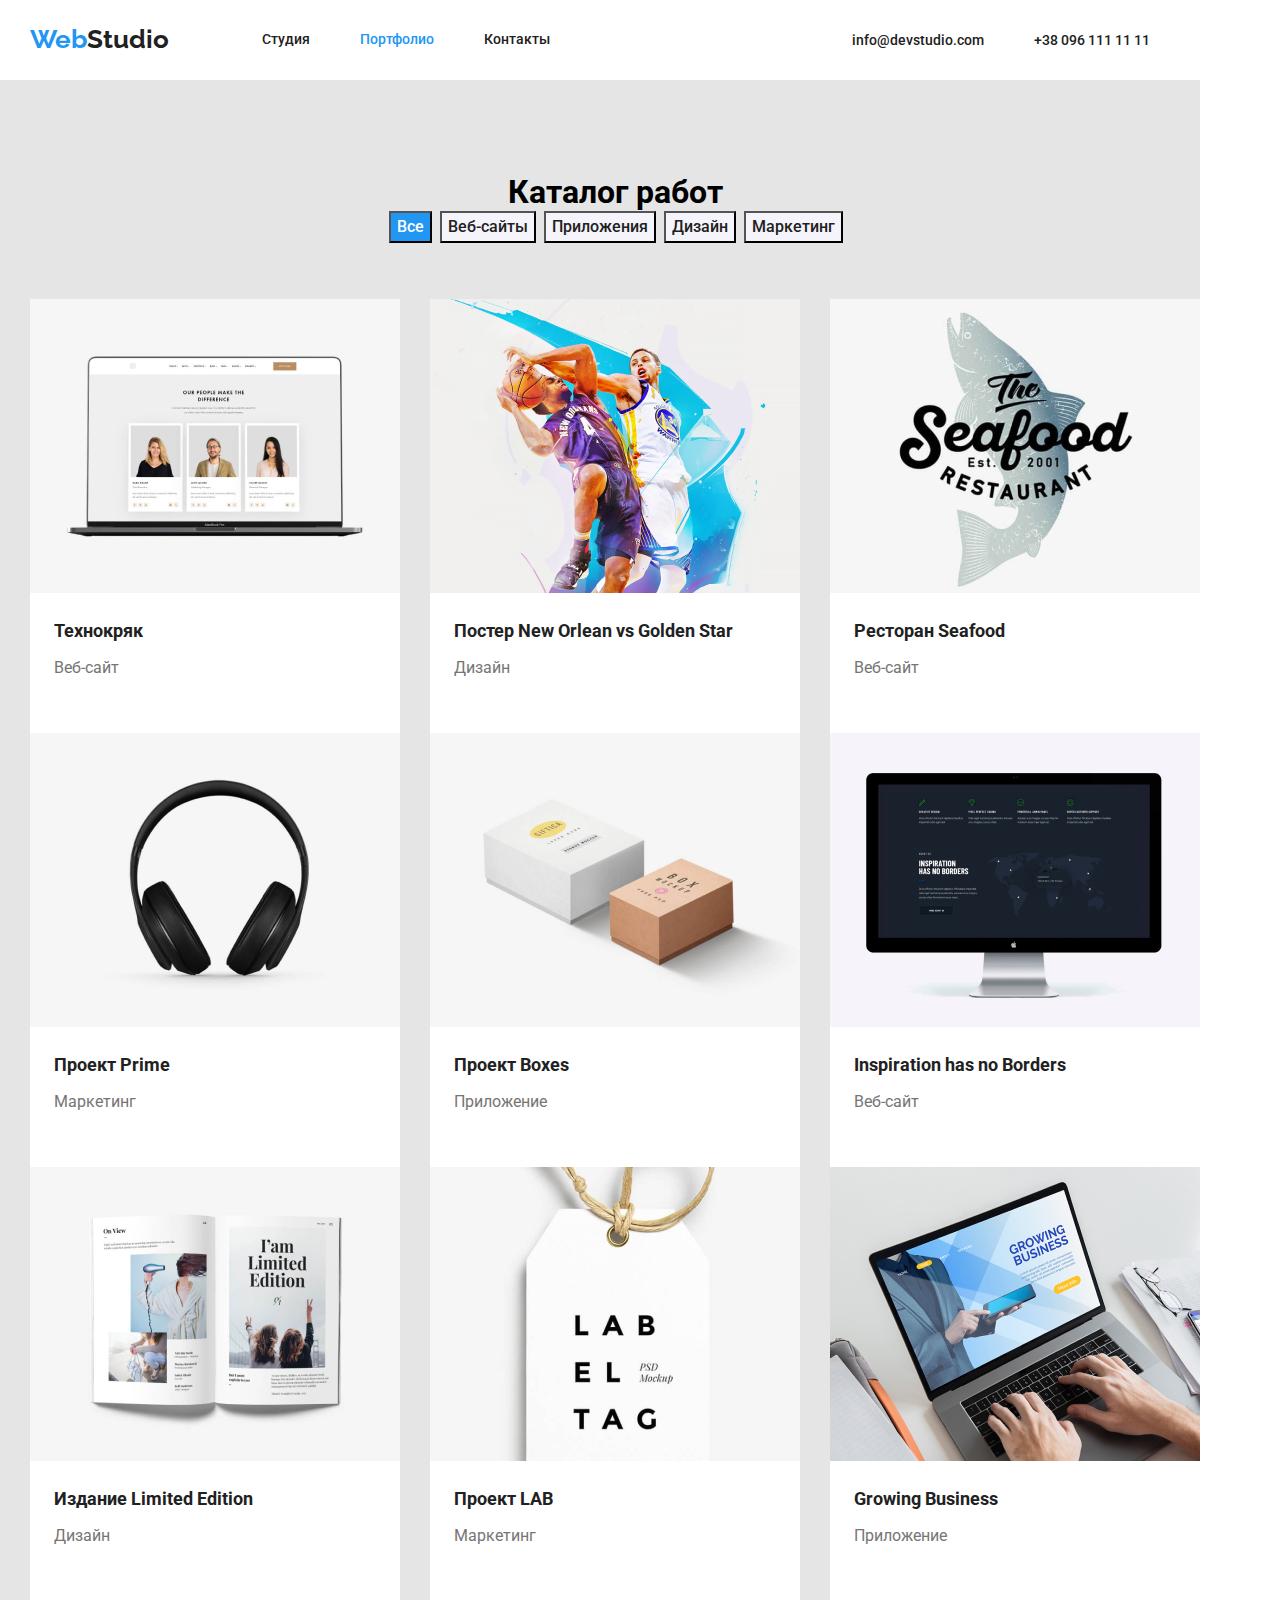
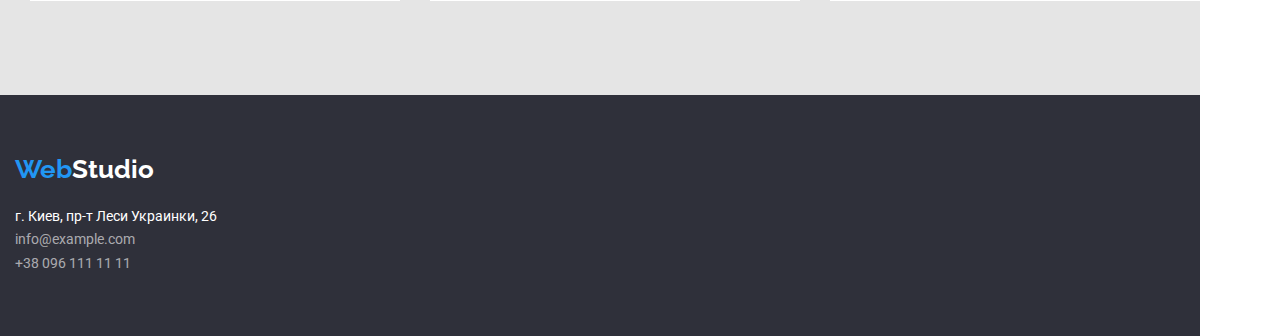
==== commit cf98c7f3: "Финиш" ====
--- a/portfolio.html
+++ b/portfolio.html
@@ -32,11 +32,11 @@
                 </ul>
 
                 <ul class="menu-contact list">
-                    <li>
+                    <li class="item">
                         <a href="mailto:info@devstudio.com" class="contact-nav link">info@devstudio.com</a
               >
             </li>
-            <li>
+            <li class="item">
               <a href="tel:+380961111111" class="contact-nav link"
                 >+38 096 111 11 11</a
               >
--- a/css/styless.css
+++ b/css/styless.css
@@ -35,7 +35,7 @@
     --primary-text-color-theme-dark: #2F303A;
 }
 
-.body {
+body {
     font-family: "Roboto", sans-serif;
     font-style: normal;
 }
@@ -62,12 +62,6 @@
     width: 1200px;
     padding-left: 15px;
     padding-right: 15px;
-    margin-left: auto;
-    margin-right: auto;
-}
-
-.page {
-    font-family: "Roboto"
 }
 
 
@@ -77,7 +71,9 @@
     background-color: #FFFFFF;
     color: var(--primary-text-color);
     text-align: left;
-    width: 1200px
+    width: 1200px;
+    padding-right: 15px;
+    padding-left: 15px;
 }
 
 .logo {
@@ -177,6 +173,8 @@
 .catalog-link {
     margin-bottom: 30px;
 }
+
+.catalog .catalog-link:last-child {}
 
 .site-nav {
     color: var(--primary-text-color);
@@ -298,7 +296,7 @@
     padding-top: 94px;
     padding-bottom: 94px;
     width: 1200px;
-    padding-left: 15px;
+    padding-right: 15px;
     padding-left: 15px;
 }
 
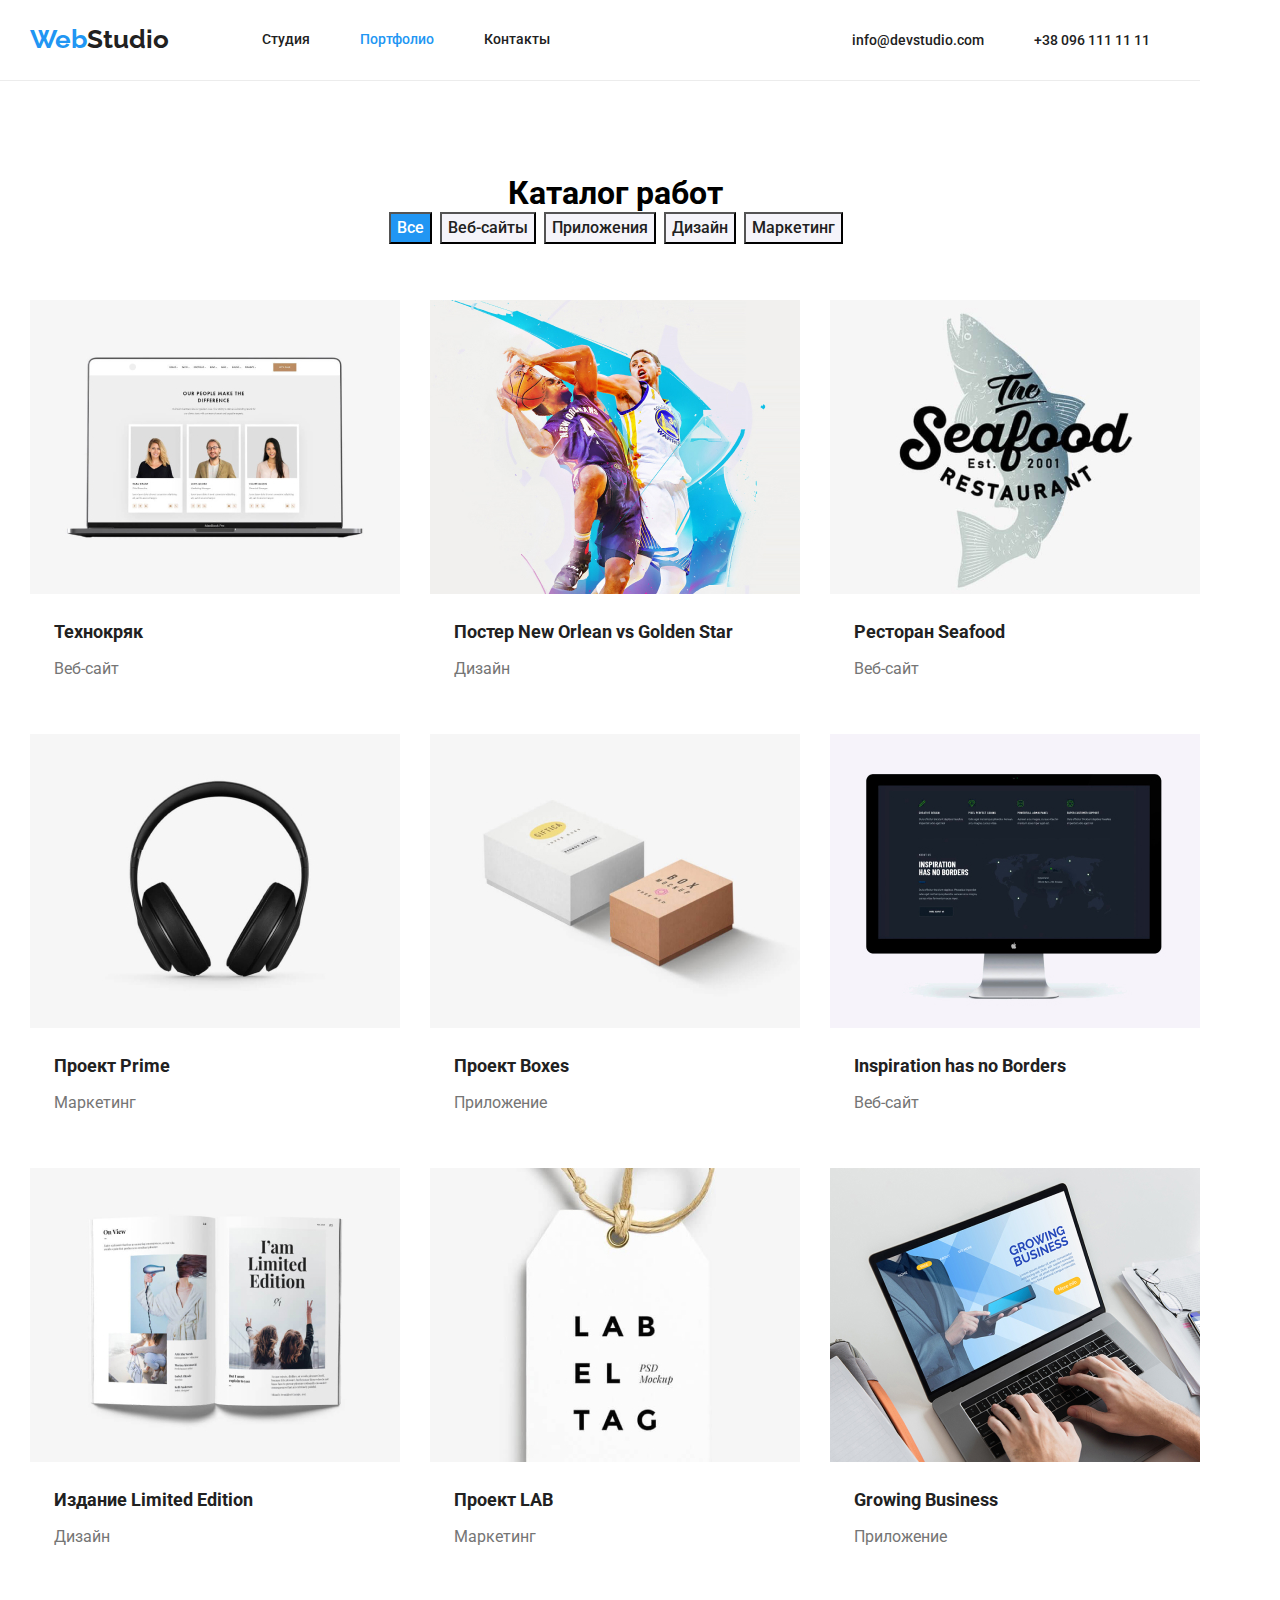
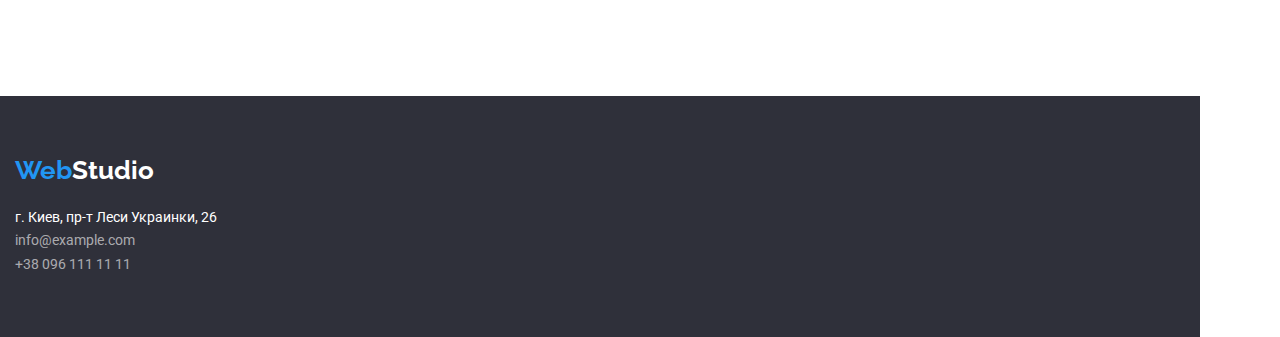
==== commit 12128af8: "внесли изменения" ====
--- a/portfolio.html
+++ b/portfolio.html
@@ -46,7 +46,7 @@
       </div>
     </header>
     <main>
-      <section class="section background-theme-light">
+      <section class="section">
         <div class="container">
           <h1 class="filters-link">Каталог работ</h1>
 
--- a/css/styless.css
+++ b/css/styless.css
@@ -74,6 +74,7 @@
     width: 1200px;
     padding-right: 15px;
     padding-left: 15px;
+    border-bottom: 1px solid #ECECEC;
 }
 
 .logo {
@@ -174,8 +175,6 @@
     margin-bottom: 30px;
 }
 
-.catalog .catalog-link:last-child {}
-
 .site-nav {
     color: var(--primary-text-color);
     font-weight: 500;
@@ -199,6 +198,10 @@
 
 .contact-nav:hover,
 .contact-nav:focus {
+    color: #2196F3;
+}
+
+.contact-nav.current {
     color: #2196F3;
 }
 
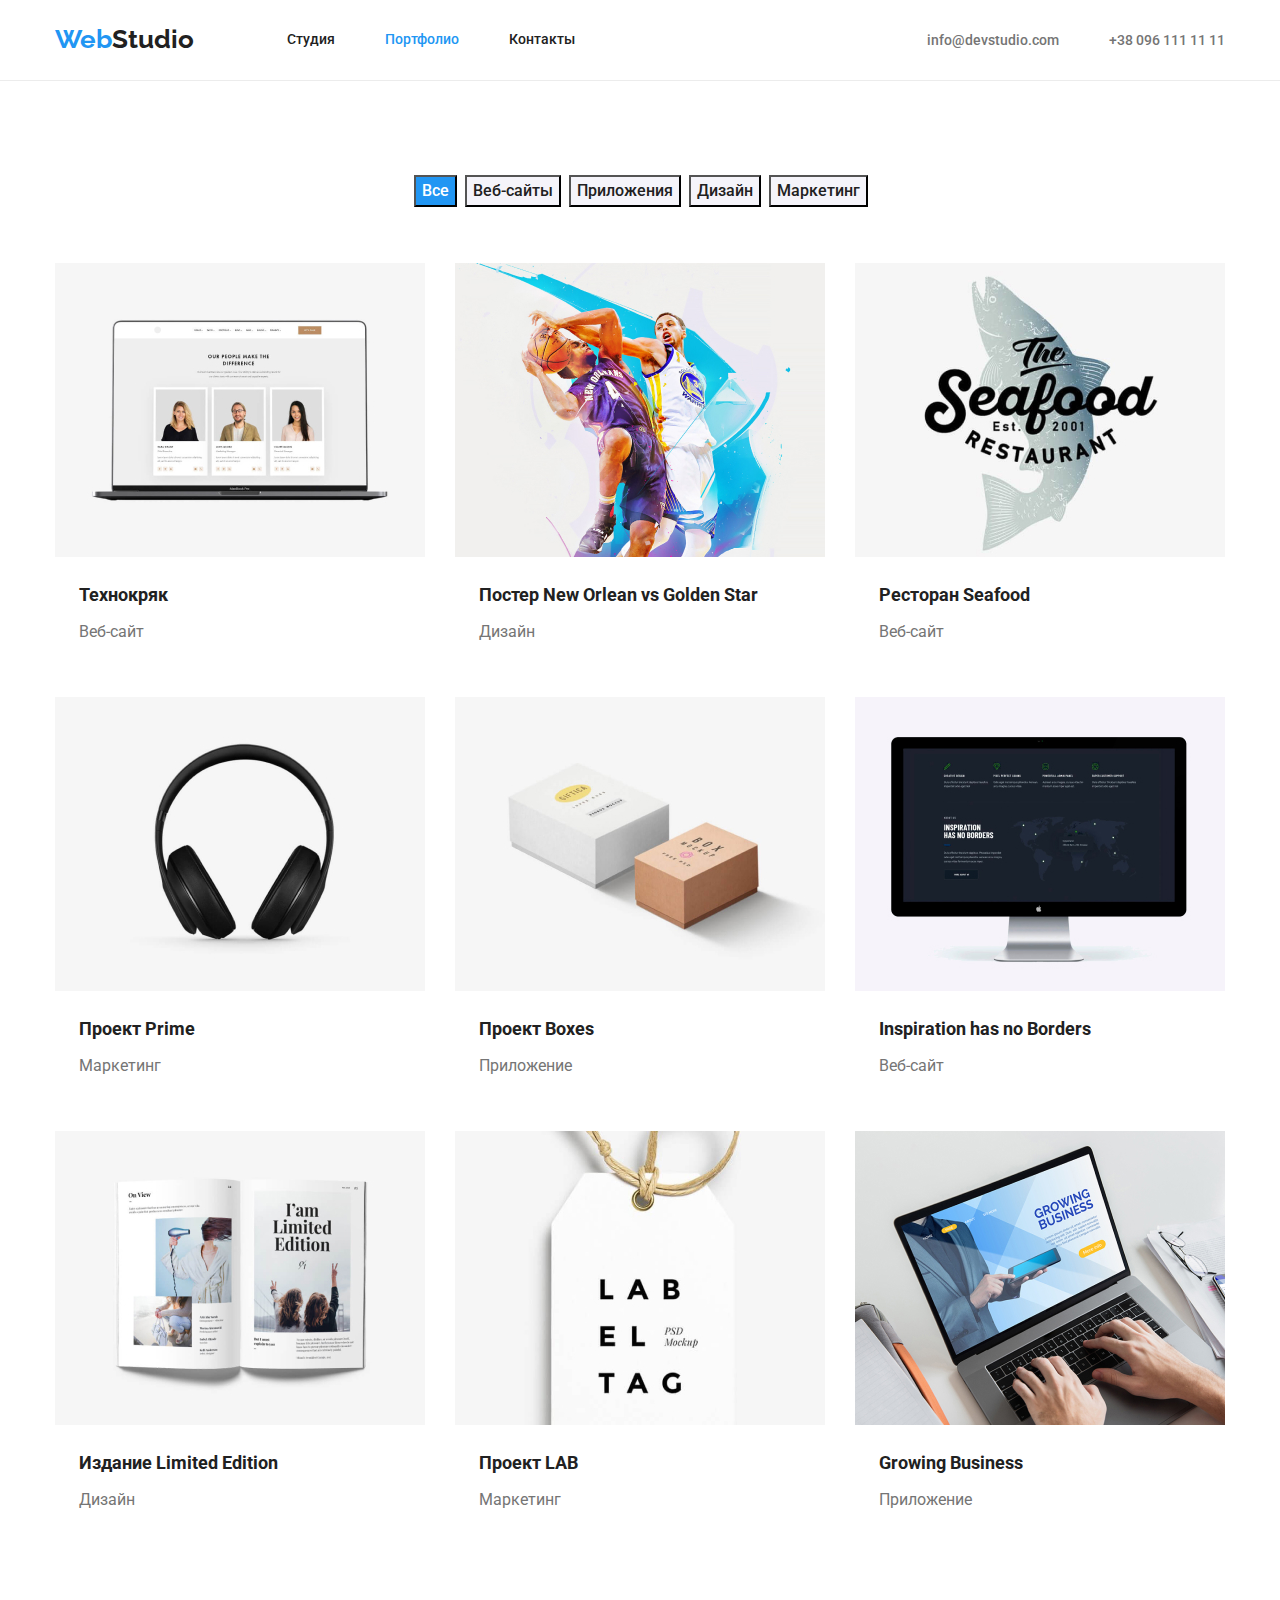
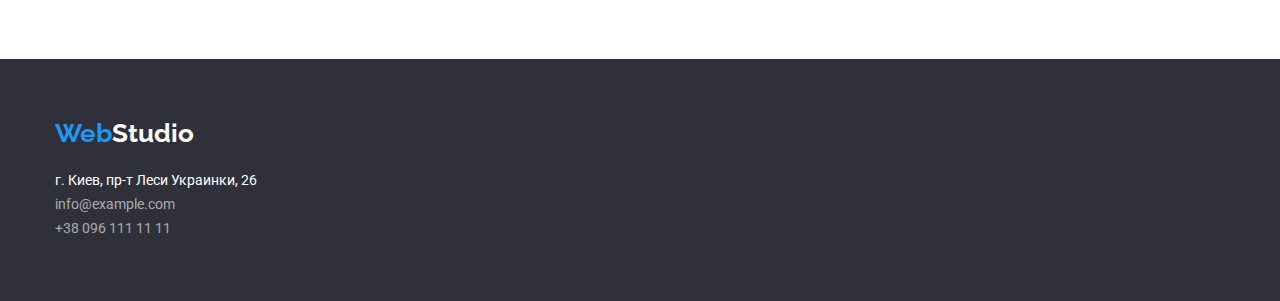
==== commit b6a69e4b: "Работа над  ошибками" ====
--- a/portfolio.html
+++ b/portfolio.html
@@ -48,7 +48,7 @@
     <main>
       <section class="section">
         <div class="container">
-          <h1 class="filters-link">Каталог работ</h1>
+          <h1 class="filters-link visually-hidden">Каталог работ</h1>
 
           <ul class="list filters">
             <li class="filters-btn">
--- a/css/styless.css
+++ b/css/styless.css
@@ -6,8 +6,7 @@
     margin-bottom: 0;
 }
 
-ul,
-ol {
+ul {
     margin-top: 0;
     margin-bottom: 0;
     padding-left: 0;
@@ -53,15 +52,16 @@
 /*акцент #2196F3*/
 
 
-/*цвет основного фона #E5E5E5*/
-
-
-/*цвет вторичного фона #F5F4FA*/
+/*цвет фона #F5F4FA*/
+
+
+/* цвет фона #2F303A*/
 
 .container {
     width: 1200px;
     padding-left: 15px;
     padding-right: 15px;
+    margin: 0 auto;
 }
 
 
@@ -69,12 +69,11 @@
 
 .page-header {
     background-color: #FFFFFF;
-    color: var(--primary-text-color);
-    text-align: left;
-    width: 1200px;
-    padding-right: 15px;
-    padding-left: 15px;
     border-bottom: 1px solid #ECECEC;
+}
+
+.page-container {
+    display: flex;
 }
 
 .logo {
@@ -135,7 +134,6 @@
 .menu-contact {
     display: flex;
     margin-left: auto;
-    margin-right: 50px;
 }
 
 .menu-contact li {
@@ -191,17 +189,13 @@
 }
 
 .contact-nav {
-    color: var(--primary-text-color);
+    color: var(--title-color);
     font-weight: 500;
     font-size: 14px;
 }
 
 .contact-nav:hover,
 .contact-nav:focus {
-    color: #2196F3;
-}
-
-.contact-nav.current {
     color: #2196F3;
 }
 
@@ -253,11 +247,8 @@
 .hero {
     color: #FFFFFF;
     background-color: var(--primary-text-color-theme-dark);
-    text-align: Center;
+    text-align: center;
     font-weight: 900;
-    width: 1200px;
-    padding-left: 15px;
-    padding-left: 15px;
     padding-top: 200px;
     padding-bottom: 200px;
 }
@@ -266,10 +257,12 @@
     font-weight: 900;
     font-size: 44px;
     line-height: 1.36;
-    text-align: Center;
+    text-align: center;
     vertical-align: Top;
     letter-spacing: 0.06em;
-    padding-bottom: 30px;
+    margin-bottom: 30px;
+    max-width: 696px;
+    margin: 0 auto;
 }
 
 .filters-link {
@@ -298,27 +291,38 @@
 .section {
     padding-top: 94px;
     padding-bottom: 94px;
-    width: 1200px;
-    padding-right: 15px;
-    padding-left: 15px;
+}
+
+.section-advantage {
+    padding-top: 94px;
+}
+
+.section-title {
+    font-weight: 700;
+    Font-size: 36px;
+    Line-height: 1.16;
+    text-align: Center;
+    margin-bottom: 50px;
+}
+
+.visually-hidden {
+    position: fixed;
+    transform: scale(0);
+}
+
+.feature {
+    display: flex;
+    padding: 0;
+    margin: 0;
 }
 
 .feature-list {
     margin-right: 30px;
-}
-
-.section-title {
-    font-weight: 700;
-    Font-size: 36px;
-    Line-height: 1.16;
-    text-align: Center;
-    margin-bottom: 50px;
-}
-
-.feature {
-    display: flex;
-    padding: 0;
-    margin: 0;
+    width: 270px;
+}
+
+.feature .feature-list:last-child {
+    margin-right: 0;
 }
 
 .employees {
@@ -459,5 +463,4 @@
 
 .footer {
     background-color: var(--primary-text-color-theme-dark);
-    width: 1200px;
 }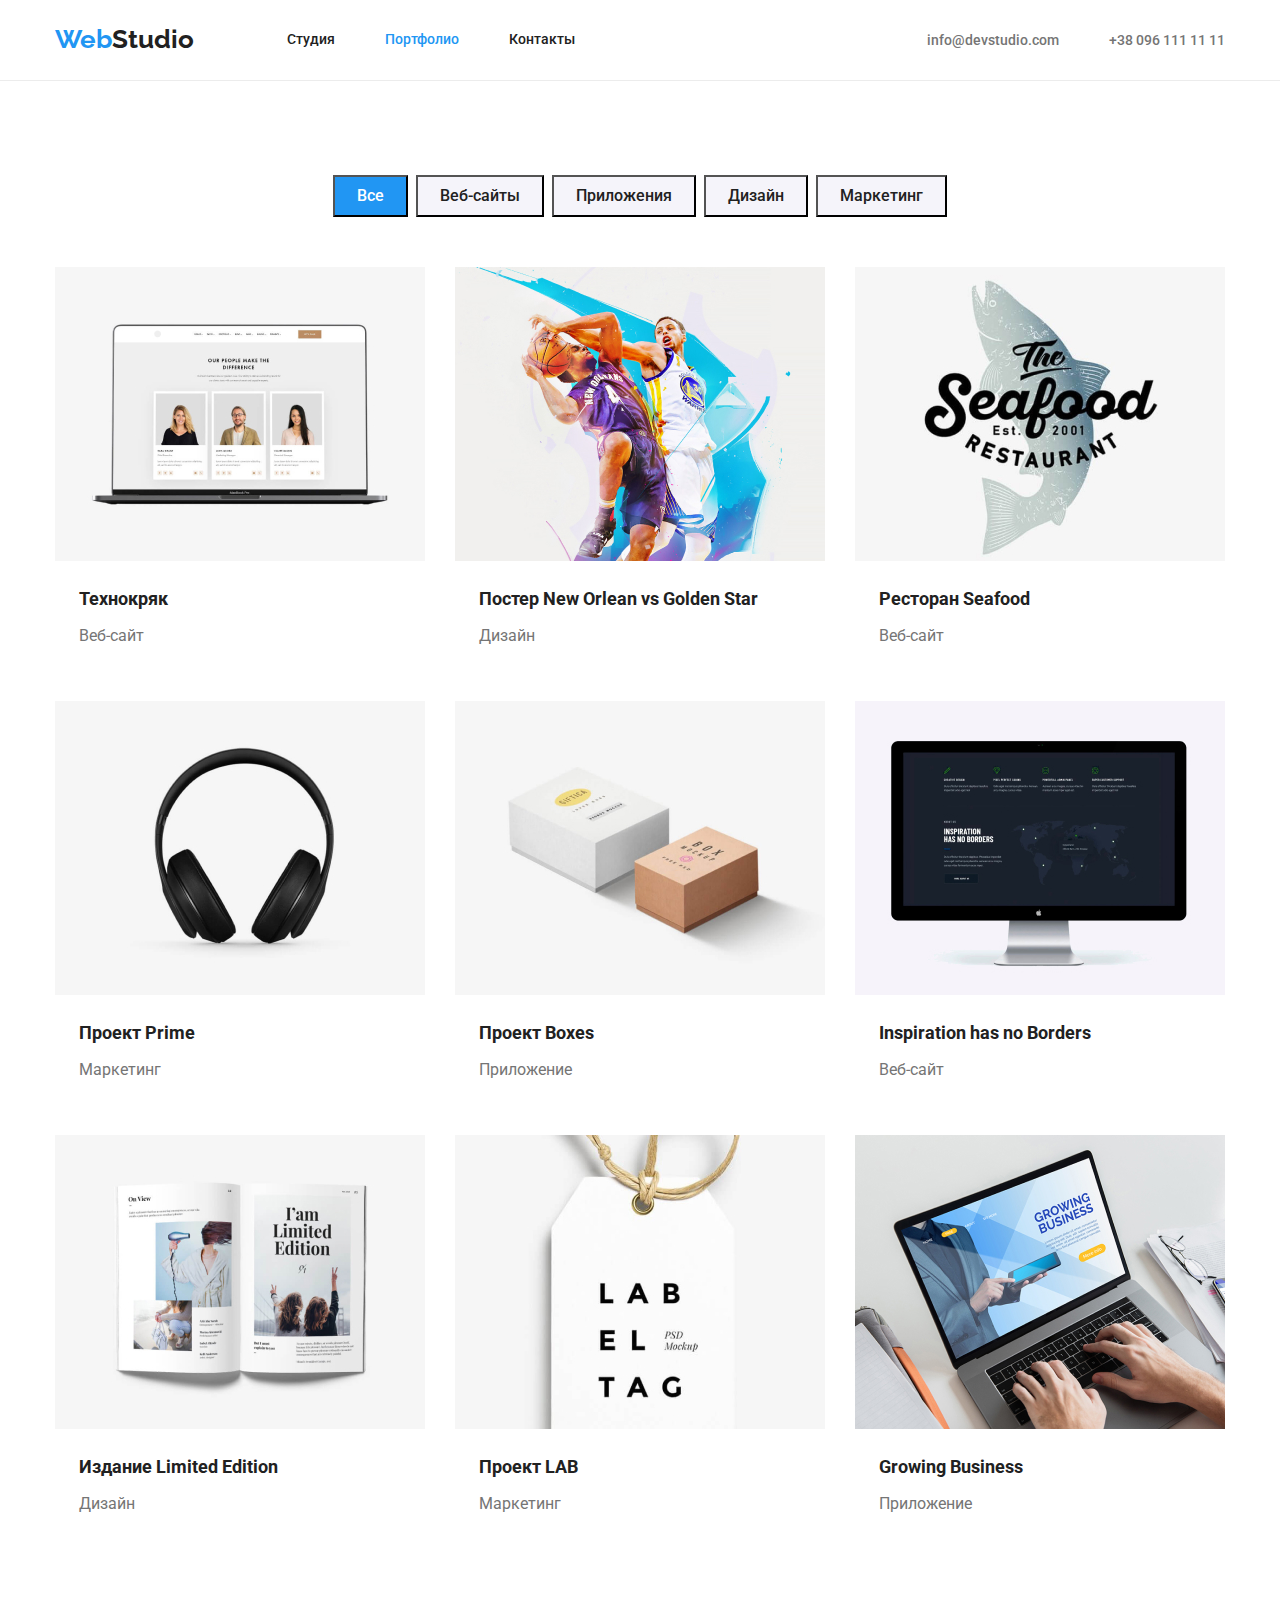
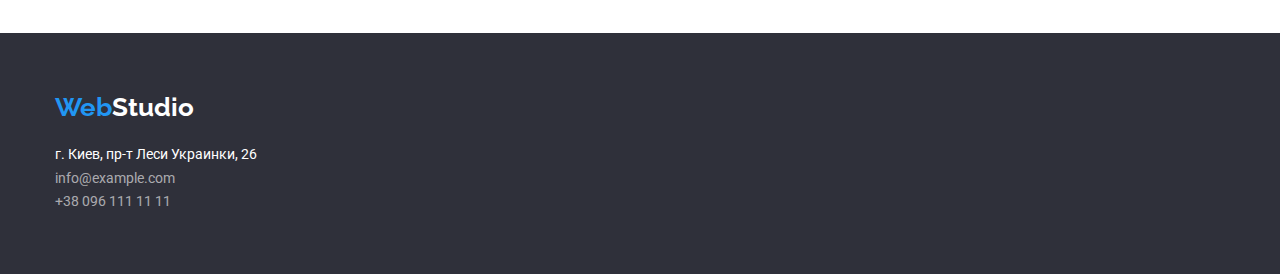
==== commit d01cb8d2: "Закончили работу над ошибками" ====
--- a/portfolio.html
+++ b/portfolio.html
@@ -69,95 +69,95 @@
           </ul>
 
           <ul class="list catalog">
-            <div class="catalog-content-wrapper">
-              <li class="catalog-link">
-                <a href="" class="link">
-                  <img
-                    src="./images/portfolio_1.jpg"
-                    alt="наши сотрудники"
-                    width="370"
-                    height="294"
-                  />
+            <li class="catalog-link">
+              <a href="" class="link">
+                <img
+                  src="./images/portfolio_1.jpg"
+                  alt="наши сотрудники"
+                  width="370"
+                  height="294"
+                />
+                <div class="catalog-content-wrapper">
                   <h2 class="section-works">Технокряк</h2>
                   <p class="subtytle">Веб-сайт</p>
-                </a>
+                </div>
+              </a>
                     </li>
-        </div>
-        <div class="catalog-content-wrapper">
-            <li class="catalog-link">
-                <a href="" class="link">
-                    <img src="./images/portfolio_2.jpg" alt="баскетбол" width="370" height="294" />
-                    <h2 class="section-works">
-                        Постер New Orlean vs Golden Star
-                    </h2>
-                    <p class="subtytle">Дизайн</p>
-                </a>
-            </li>
-        </div>
-        <div class="catalog-content-wrapper">
-            <li class="catalog-link">
-                <a href="" class="link">
-                    <img src="./images/portfolio_3.jpg" alt="морепродукты" width="370" height="294" />
-                    <h2 class="section-works">Ресторан Seafood</h2>
-                    <p class="subtytle">Веб-сайт</p>
-                </a>
-            </li>
-        </div>
-        <div class="catalog-content-wrapper">
-            <li class="catalog-link">
-                <a href="" class="link">
-                    <img src="./images/portfolio_4.jpg" alt="наушники" width="370" height="294" />
-                    <h2 class="section-works">Проект Prime</h2>
-                    <p class="subtytle">Маркетинг</p>
-                </a>
-            </li>
-        </div>
-        <div class="catalog-content-wrapper">
-            <li class="catalog-link">
-                <a href="" class="link">
-                    <img src="./images/portfolio_5.jpg" alt="коробочки" width="370" height="294" />
-                    <h2 class="section-works">Проект Boxes</h2>
-                    <p class="subtytle">Приложение</p>
-                </a>
-            </li>
-        </div>
-        <div class="catalog-content-wrapper">
-            <li class="catalog-link">
-                <a href="" class="link">
-                    <img src="./images/portfolio_6.jpg" alt="монитор" width="370" height="294" />
-                    <h2 class="section-works">Inspiration has no Borders</h2>
-                    <p class="subtytle">Веб-сайт</p>
-                </a>
-            </li>
-        </div>
-        <div class="catalog-content-wrapper">
-            <li class="catalog-link">
-                <a href="" class="link">
-                    <img src="./images/portfolio_7.jpg" alt="книга" width="370" height="294" />
-                    <h2 class="section-works">Издание Limited Edition</h2>
-                    <p class="subtytle">Дизайн</p>
-                </a>
-            </li>
-        </div>
-        <div class="catalog-content-wrapper">
-            <li class="catalog-link">
-                <a href="" class="link">
-                    <img src="./images/portfolio_8.jpg" alt="этикетка" width="370" height="294" />
-                    <h2 class="section-works">Проект LAB</h2>
-                    <p class="subtytle">Маркетинг</p>
-                </a>
-            </li>
-        </div>
-        <div class="catalog-content-wrapper">
-            <li class="catalog-link">
-                <a href="" class="link">
-                    <img src="./images/portfolio_9.jpg" alt="ноутбук" width="370" height="294" />
-                    <h2 class="section-works">Growing Business</h2>
-                    <p class="subtytle">Приложение</p>
-                </a>
-            </li>
-        </div>
-        </ul>
+                    <li class="catalog-link">
+                        <a href="" class="link">
+                            <img src="./images/portfolio_2.jpg" alt="баскетбол" width="370" height="294" />
+                            <div class="catalog-content-wrapper">
+                                <h2 class="section-works">
+                                    Постер New Orlean vs Golden Star
+                                </h2>
+                                <p class="subtytle">Дизайн</p>
+                            </div>
+                        </a>
+                    </li>
+                    <li class="catalog-link">
+                        <a href="" class="link">
+                            <img src="./images/portfolio_3.jpg" alt="морепродукты" width="370" height="294" />
+                            <div class="catalog-content-wrapper">
+                                <h2 class="section-works">Ресторан Seafood</h2>
+                                <p class="subtytle">Веб-сайт</p>
+                            </div>
+                        </a>
+                    </li>
+                    <li class="catalog-link">
+                        <a href="" class="link">
+                            <img src="./images/portfolio_4.jpg" alt="наушники" width="370" height="294" />
+                            <div class="catalog-content-wrapper">
+                                <h2 class="section-works">Проект Prime</h2>
+                                <p class="subtytle">Маркетинг</p>
+                            </div>
+                        </a>
+                    </li>
+                    <li class="catalog-link">
+                        <a href="" class="link">
+                            <img src="./images/portfolio_5.jpg" alt="коробочки" width="370" height="294" />
+                            <div class="catalog-content-wrapper">
+                                <h2 class="section-works">Проект Boxes</h2>
+                                <p class="subtytle">Приложение</p>
+                            </div>
+                        </a>
+                    </li>
+                    <li class="catalog-link">
+                        <a href="" class="link">
+                            <img src="./images/portfolio_6.jpg" alt="монитор" width="370" height="294" />
+                            <div class="catalog-content-wrapper">
+                                <h2 class="section-works">Inspiration has no Borders</h2>
+                                <p class="subtytle">Веб-сайт</p>
+                            </div>
+                        </a>
+                    </li>
+                    <li class="catalog-link">
+                        <a href="" class="link">
+                            <img src="./images/portfolio_7.jpg" alt="книга" width="370" height="294" />
+                            <div class="catalog-content-wrapper">
+                                <h2 class="section-works">Издание Limited Edition</h2>
+                                <p class="subtytle">Дизайн</p>
+                            </div>
+                        </a>
+                    </li>
+                    <li class="catalog-link">
+                        <a href="" class="link">
+                            <img src="./images/portfolio_8.jpg" alt="этикетка" width="370" height="294" />
+                            <div class="catalog-content-wrapper">
+                                <h2 class="section-works">Проект LAB</h2>
+                                <p class="subtytle">Маркетинг</p>
+                            </div>
+                        </a>
+                    </li>
+                    <li class="catalog-link">
+                        <a href="" class="link">
+                            <img src="./images/portfolio_9.jpg" alt="ноутбук" width="370" height="294" />
+                            <div class="catalog-content-wrapper">
+                                <h2 class="section-works">Growing Business</h2>
+                                <p class="subtytle">Приложение</p>
+                            </div>
+                        </a>
+                    </li>
+                </ul>
         </div>
         </section>
         </main>
--- a/css/styless.css
+++ b/css/styless.css
@@ -1,466 +1,465 @@
-h1,
-h2,
-h3,
-p {
-    margin-top: 0;
-    margin-bottom: 0;
-}
-
-ul {
-    margin-top: 0;
-    margin-bottom: 0;
-    padding-left: 0;
-}
-
-img {
-    display: block;
-}
-
-.list {
-    list-style: none;
-    padding: 0;
-    margin: 0;
-}
-
-.link {
-    text-decoration: none;
-}
-
- :root {
-    --primary-text-color: #212121;
-    --title-color: #757575;
-    --primary-text-color-theme-light: #E5E5E5;
-    --secondary-text-color-theme-light: #F5F4FA;
-    --primary-text-color-theme-dark: #2F303A;
-}
-
-body {
-    font-family: "Roboto", sans-serif;
-    font-style: normal;
-}
-
-
-/*цвет основного текста #212121*/
-
-
-/*цвет вторичного текста #757575*/
-
-
-/*белый #FFFFFF*/
-
-
-/*акцент #2196F3*/
-
-
-/*цвет фона #F5F4FA*/
-
-
-/* цвет фона #2F303A*/
-
-.container {
-    width: 1200px;
-    padding-left: 15px;
-    padding-right: 15px;
-    margin: 0 auto;
-}
-
-
-/*      HEADER    */
-
-.page-header {
-    background-color: #FFFFFF;
-    border-bottom: 1px solid #ECECEC;
-}
-
-.page-container {
-    display: flex;
-}
-
-.logo {
-    color: #2196F3;
-    font-family: 'Raleway', sans-serif;
-    font-weight: 700;
-    font-size: 26px;
-    line-height: 1, 19;
-    display: block;
-    padding-top: 24px;
-    padding-bottom: 25px;
-}
-
-.logo-accent {
-    color: var(--primary-text-color);
-    font-family: 'Raleway', sans-serif;
-    font-weight: 700;
-    font-size: 26px;
-    line-height: 1, 19;
-}
-
-.logo-accent-footer {
-    color: #FFFFFF;
-    font-family: 'Raleway', sans-serif;
-    font-weight: 700;
-    font-size: 26px;
-    line-height: 1, 19;
-}
-
-.menu {
-    font-weight: 500;
-    font-size: 14px;
-    line-height: 1.14;
-    display: flex;
-    margin-left: 93px;
-}
-
-.menu li {
-    margin-right: 50px;
-}
-
-.menu .menu-item:last-child {
-    margin-right: 0;
-}
-
-.menu .site-nav {
-    display: block;
-    padding-top: 32px;
-    padding-bottom: 32px;
-}
-
-.menu .contact-nav {
-    display: block;
-    padding-top: 32px;
-    padding-bottom: 32px;
-}
-
-.menu-contact {
-    display: flex;
-    margin-left: auto;
-}
-
-.menu-contact li {
-    margin-right: 50px;
-}
-
-.menu-contact .item:last-child {
-    margin-right: 0;
-}
-
-.menu-contact .contact-nav {
-    display: block;
-    padding-top: 32px;
-    padding-bottom: 32px;
-}
-
-.main-nav {
-    display: flex;
-    align-items: center;
-}
-
-.filters-btn {
-    margin-right: 8px;
-}
-
-.filters .filters-btn:last-child {
-    margin-right: 0;
-}
-
-.catalog {
-    display: flex;
-    flex-wrap: wrap;
-    justify-content: space-between;
-}
-
-.catalog-link {
-    margin-bottom: 30px;
-}
-
-.site-nav {
-    color: var(--primary-text-color);
-    font-weight: 500;
-    font-size: 14px;
-}
-
-.site-nav:hover,
-.site-nav:focus {
-    color: #2196F3;
-}
-
-.site-nav.current {
-    color: #2196F3;
-}
-
-.contact-nav {
-    color: var(--title-color);
-    font-weight: 500;
-    font-size: 14px;
-}
-
-.contact-nav:hover,
-.contact-nav:focus {
-    color: #2196F3;
-}
-
-.modal-btn {
-    color: #FFFFFF;
-    background-color: #2196F3;
-    font-weight: 700;
-    font-size: 16px;
-    line-height: 1.87;
-    text-align: Center;
-    letter-spacing: 0.06em;
-    cursor: pointer;
-    display: inline-block;
-    border-radius: 4px;
-    min-width: 200px;
-    height: 50px
-}
-
-.modal-btn:hover,
-.modal-btn:focus {
-    background-color: #188CE8;
-    color: #FFFFFF;
-}
-
-.style-btn {
-    background-color: var(--secondary-text-color-theme-light);
-    color: var(--primary-text-color);
-    font-weight: 500;
-    Font-size: 16px;
-    Line-height: 1.62;
-    text-align: Center;
-    cursor: pointer;
-}
-
-.style-btn:hover,
-.style-btn:focus {
-    color: #FFFFFF;
-    background-color: #2196F3;
-}
-
-.style-btn.current {
-    color: #FFFFFF;
-    background-color: #2196F3;
-}
-
-
-/*   hero  */
-
-.hero {
-    color: #FFFFFF;
-    background-color: var(--primary-text-color-theme-dark);
-    text-align: center;
-    font-weight: 900;
-    padding-top: 200px;
-    padding-bottom: 200px;
-}
-
-.hero-title {
-    font-weight: 900;
-    font-size: 44px;
-    line-height: 1.36;
-    text-align: center;
-    vertical-align: Top;
-    letter-spacing: 0.06em;
-    margin-bottom: 30px;
-    max-width: 696px;
-    margin: 0 auto;
-}
-
-.filters-link {
-    text-align: Center;
-}
-
-
-/* section  */
-
-.section-theme-light {
-    background-color: var(--primary-text-color-theme-light);
-}
-
-.section-title-theme-light {
-    background-color: var(--primary-text-color-theme-light);
-}
-
-.title-theme-light {
-    background-color: var(--secondary-text-color-theme-light);
-}
-
-.background-theme-light {
-    background-color: var(--primary-text-color-theme-light);
-}
-
-.section {
-    padding-top: 94px;
-    padding-bottom: 94px;
-}
-
-.section-advantage {
-    padding-top: 94px;
-}
-
-.section-title {
-    font-weight: 700;
-    Font-size: 36px;
-    Line-height: 1.16;
-    text-align: Center;
-    margin-bottom: 50px;
-}
-
-.visually-hidden {
-    position: fixed;
-    transform: scale(0);
-}
-
-.feature {
-    display: flex;
-    padding: 0;
-    margin: 0;
-}
-
-.feature-list {
-    margin-right: 30px;
-    width: 270px;
-}
-
-.feature .feature-list:last-child {
-    margin-right: 0;
-}
-
-.employees {
-    display: flex;
-    padding: 0;
-    margin: 0;
-}
-
-.image-list {
-    margin-right: 30px;
-}
-
-.feature-title {
-    font-weight: 700;
-    Font-size: 14px;
-    Line-height: 1.14;
-    display: flex;
-    margin-bottom: 10px;
-}
-
-.feature .image-list:last-child {
-    margin-right: 0;
-}
-
-.employees-photo {
-    margin-right: 30px;
-}
-
-.employees .employees-photo:last-child {
-    margin-right: 0;
-}
-
-.employees-content-wrapper {
-    padding-top: 30px;
-    background-color: #FFFFFF;
-}
-
-.employees-name {
-    font-weight: 500;
-    Font-size: 16px;
-    Line-height: 1.18;
-    text-align: Center;
-    padding-bottom: 10px;
-}
-
-.employees-position {
-    color: var(--title-color);
-    font-weight: 400;
-    Font-size: 16px;
-    Line-height: 1.18;
-    text-align: Center;
-    padding-bottom: 30px;
-}
-
-.text {
-    color: var(--title-color);
-    font-weight: 400;
-    Font-size: 14px;
-    Line-height: 1.71;
-}
-
-.filters {
-    display: flex;
-    justify-content: center;
-    margin-bottom: 34px;
-    width: 611px;
-    height: 54px;
-    margin-left: 280px;
-}
-
-.section-works {
-    color: var(--primary-text-color);
-    font-weight: 700;
-    Font-size: 18px;
-    Line-height: 2;
-    padding-top: 20px;
-    padding-bottom: 4px;
-    padding-left: 24px;
-}
-
-.subtytle {
-    color: var(--title-color);
-    font-weight: 400;
-    Font-size: 16px;
-    Line-height: 1.87;
-    padding-bottom: 20px;
-    padding-left: 24px;
-}
-
-.catalog-content-wrapper {
-    background-color: #FFFFFF;
-    border: #EEEEEE;
-}
-
-
-/*    FOOTER   */
-
-.logo-footer {
-    color: #2196F3;
-    font-family: 'Raleway', sans-serif;
-    font-weight: 700;
-    font-size: 26px;
-    line-height: 1, 19;
-    display: block;
-    padding-top: 60px;
-    padding-bottom: 20px;
-}
-
-.address {
-    font-style: normal;
-    padding-bottom: 60px;
-}
-
-.contact-info {
-    color: #FFFFFF;
-    font-weight: 400;
-    font-size: 14px;
-    line-height: 1.71;
-    margin-top: 20px;
-}
-
-.contact-info:hover,
-.contact-info:focus {
-    color: #2196F3;
-}
-
-.contact-info-item {
-    color: rgba(255, 255, 255, 0.6);
-    font-weight: 400;
-    font-size: 14px;
-    line-height: 1.71;
-}
-
-.contact-info-item:hover,
-.contact-info-item:focus {
-    color: #2196F3;
-}
-
-.footer {
-    background-color: var(--primary-text-color-theme-dark);
-}+                    h1,
+                    h2,
+                    h3,
+                    p {
+                        margin-top: 0;
+                        margin-bottom: 0;
+                    }
+                    
+                    ul {
+                        margin-top: 0;
+                        margin-bottom: 0;
+                        padding-left: 0;
+                    }
+                    
+                    img {
+                        display: block;
+                    }
+                    
+                    .list {
+                        list-style: none;
+                        padding: 0;
+                        margin: 0;
+                    }
+                    
+                    .link {
+                        text-decoration: none;
+                    }
+                    
+                     :root {
+                        --primary-text-color: #212121;
+                        --title-color: #757575;
+                        --primary-text-color-theme-light: #E5E5E5;
+                        --secondary-text-color-theme-light: #F5F4FA;
+                        --primary-text-color-theme-dark: #2F303A;
+                    }
+                    
+                    body {
+                        font-family: "Roboto", sans-serif;
+                        font-style: normal;
+                    }
+                    /*цвет основного текста #212121*/
+                    /*цвет вторичного текста #757575*/
+                    /*белый #FFFFFF*/
+                    /*акцент #2196F3*/
+                    /*цвет фона #F5F4FA*/
+                    /* цвет фона #2F303A*/
+                    
+                    .container {
+                        width: 1200px;
+                        padding-left: 15px;
+                        padding-right: 15px;
+                        margin: 0 auto;
+                    }
+                    /*      HEADER    */
+                    
+                    .page-header {
+                        background-color: #FFFFFF;
+                        border-bottom: 1px solid #ECECEC;
+                    }
+                    
+                    .page-container {
+                        display: flex;
+                    }
+                    
+                    .logo {
+                        color: #2196F3;
+                        font-family: 'Raleway', sans-serif;
+                        font-weight: 700;
+                        font-size: 26px;
+                        line-height: 1, 19;
+                        display: block;
+                        padding-top: 24px;
+                        padding-bottom: 25px;
+                    }
+                    
+                    .logo-accent {
+                        color: var(--primary-text-color);
+                        font-family: 'Raleway', sans-serif;
+                        font-weight: 700;
+                        font-size: 26px;
+                        line-height: 1, 19;
+                    }
+                    
+                    .logo-accent-footer {
+                        color: #FFFFFF;
+                        font-family: 'Raleway', sans-serif;
+                        font-weight: 700;
+                        font-size: 26px;
+                        line-height: 1, 19;
+                    }
+                    
+                    .menu {
+                        font-weight: 500;
+                        font-size: 14px;
+                        line-height: 1.14;
+                        display: flex;
+                        margin-left: 93px;
+                    }
+                    
+                    .menu li {
+                        margin-right: 50px;
+                    }
+                    
+                    .menu .menu-item:last-child {
+                        margin-right: 0;
+                    }
+                    
+                    .menu .site-nav {
+                        display: block;
+                        padding-top: 32px;
+                        padding-bottom: 32px;
+                    }
+                    
+                    .menu .contact-nav {
+                        display: block;
+                        padding-top: 32px;
+                        padding-bottom: 32px;
+                    }
+                    
+                    .menu-contact {
+                        display: flex;
+                        margin-left: auto;
+                    }
+                    
+                    .menu-contact li {
+                        margin-right: 50px;
+                    }
+                    
+                    .menu-contact .item:last-child {
+                        margin-right: 0;
+                    }
+                    
+                    .menu-contact .contact-nav {
+                        display: block;
+                        padding-top: 32px;
+                        padding-bottom: 32px;
+                    }
+                    
+                    .main-nav {
+                        display: flex;
+                        align-items: center;
+                    }
+                    
+                    .filters-btn {
+                        margin-right: 8px;
+                    }
+                    
+                    .filters .filters-btn:last-child {
+                        margin-right: 0;
+                    }
+                    
+                    .catalog {
+                        display: flex;
+                        flex-wrap: wrap;
+                        flex-basis: calc((100%-90px)/3);
+                    }
+                    
+                    .catalog-link {
+                        background-color: #FFFFFF;
+                    }
+                    
+                    .catalog-link:not(:nth-child(3n)) {
+                        margin-right: 30px;
+                    }
+                    
+                    .catalog-link:not(:nth-last-child(-n + 3)) {
+                        margin-bottom: 30px;
+                    }
+                    
+                    .catalog-content-wrapper {
+                        border-bottom: 1px #EEEEEE;
+                        border-left: 1px #EEEEEE;
+                        border-right: 1px #EEEEEE;
+                        padding: 20px 24px;
+                    }
+                    
+                    .site-nav {
+                        color: var(--primary-text-color);
+                        font-weight: 500;
+                        font-size: 14px;
+                    }
+                    
+                    .site-nav:hover,
+                    .site-nav:focus {
+                        color: #2196F3;
+                    }
+                    
+                    .site-nav.current {
+                        color: #2196F3;
+                    }
+                    
+                    .contact-nav {
+                        color: var(--title-color);
+                        font-weight: 500;
+                        font-size: 14px;
+                    }
+                    
+                    .contact-nav:hover,
+                    .contact-nav:focus {
+                        color: #2196F3;
+                    }
+                    
+                    .modal-btn {
+                        color: #FFFFFF;
+                        background-color: #2196F3;
+                        font-weight: 700;
+                        font-size: 16px;
+                        line-height: 1.87;
+                        text-align: center;
+                        letter-spacing: 0.06em;
+                        cursor: pointer;
+                        display: inline-block;
+                        border-radius: 4px;
+                        padding: 10px 32px 10px 32px;
+                        border: none;
+                    }
+                    
+                    .modal-btn:hover,
+                    .modal-btn:focus {
+                        background-color: #188CE8;
+                        color: #FFFFFF;
+                    }
+                    
+                    .style-btn {
+                        background-color: var(--secondary-text-color-theme-light);
+                        color: var(--primary-text-color);
+                        font-weight: 500;
+                        font-size: 16px;
+                        line-height: 1.62;
+                        text-align: center;
+                        cursor: pointer;
+                        padding: 6px 22px 6px 22px;
+                    }
+                    
+                    .style-btn:hover,
+                    .style-btn:focus {
+                        color: #FFFFFF;
+                        background-color: #2196F3;
+                    }
+                    
+                    .style-btn.current {
+                        color: #FFFFFF;
+                        background-color: #2196F3;
+                    }
+                    /*   hero  */
+                    
+                    .hero {
+                        color: #FFFFFF;
+                        background-color: var(--primary-text-color-theme-dark);
+                        text-align: center;
+                        padding-top: 200px;
+                        padding-bottom: 200px;
+                    }
+                    
+                    .hero-title {
+                        font-weight: 900;
+                        font-size: 44px;
+                        line-height: 1.36;
+                        text-align: center;
+                        vertical-align: Top;
+                        letter-spacing: 0.06em;
+                        max-width: 696px;
+                        margin: 0 auto;
+                        margin-bottom: 30px;
+                        border: none;
+                    }
+                    
+                    .filters-link {
+                        text-align: center;
+                    }
+                    /* section  */
+                    
+                    .section-theme-light {
+                        background-color: var(--primary-text-color-theme-light);
+                    }
+                    
+                    .section-title-theme-light {
+                        background-color: var(--primary-text-color-theme-light);
+                    }
+                    
+                    .title-theme-light {
+                        background-color: var(--secondary-text-color-theme-light);
+                    }
+                    
+                    .background-theme-light {
+                        background-color: var(--primary-text-color-theme-light);
+                    }
+                    
+                    .section {
+                        padding-top: 94px;
+                        padding-bottom: 94px;
+                    }
+                    
+                    .section-advantage {
+                        padding-top: 94px;
+                    }
+                    
+                    .section-title {
+                        font-weight: 700;
+                        font-size: 36px;
+                        line-height: 1.16;
+                        text-align: center;
+                        padding-bottom: 50px;
+                    }
+                    
+                    .visually-hidden {
+                        position: absolute;
+                        width: 1px;
+                        height: 1px;
+                        margin: -1px;
+                        border: 0;
+                        padding: 0;
+                        white-space: nowrap;
+                        clip-path: inset(100%);
+                        clip: rect(0 0 0 0);
+                        overflow: hidden;
+                    }
+                    
+                    .feature {
+                        display: flex;
+                        padding: 0;
+                        margin: 0;
+                    }
+                    
+                    .feature-list {
+                        margin-right: 30px;
+                        width: 270px;
+                    }
+                    
+                    .feature .feature-list:last-child {
+                        margin-right: 0;
+                    }
+                    
+                    .employees {
+                        display: flex;
+                        padding: 0;
+                        margin: 0;
+                    }
+                    
+                    .image-list {
+                        margin-right: 30px;
+                    }
+                    
+                    .feature-title {
+                        font-weight: 700;
+                        font-size: 14px;
+                        line-height: 1.14;
+                        display: flex;
+                        margin-bottom: 10px;
+                    }
+                    
+                    .feature .image-list:last-child {
+                        margin-right: 0;
+                    }
+                    
+                    .employees-photo {
+                        margin-right: 30px;
+                    }
+                    
+                    .employees .employees-photo:last-child {
+                        margin-right: 0;
+                    }
+                    
+                    .employees-content-wrapper {
+                        padding: 30px 10px;
+                        background-color: #FFFFFF;
+                        border-bottom-left-radius: 4px;
+                        border-bottom-right-radius: 4px;
+                        border-bottom: 1px solid rgba(0, 0, 0, 0.12);
+                        border-left: 1px solid rgba(0, 0, 0, 0.12);
+                        border-right: 1px solid rgba(0, 0, 0, 0.12);
+                    }
+                    
+                    .employees-name {
+                        font-weight: 500;
+                        font-size: 16px;
+                        line-height: 1.18;
+                        text-align: center;
+                        margin-bottom: 10px;
+                    }
+                    
+                    .employees-position {
+                        color: var(--title-color);
+                        font-weight: 400;
+                        font-size: 16px;
+                        line-height: 1.18;
+                        text-align: center;
+                    }
+                    
+                    .text {
+                        color: var(--title-color);
+                        font-weight: 400;
+                        font-size: 14px;
+                        line-height: 1.71;
+                    }
+                    
+                    .filters {
+                        display: flex;
+                        justify-content: center;
+                        margin-bottom: 50px;
+                    }
+                    
+                    .section-works {
+                        color: var(--primary-text-color);
+                        font-weight: 700;
+                        font-size: 18px;
+                        line-height: 2;
+                        margin-bottom: 4px;
+                    }
+                    
+                    .subtytle {
+                        color: var(--title-color);
+                        font-weight: 400;
+                        font-size: 16px;
+                        line-height: 1.87;
+                    }
+                    /*    FOOTER   */
+                    
+                    .logo-footer {
+                        color: #2196F3;
+                        font-family: 'Raleway', sans-serif;
+                        font-weight: 700;
+                        font-size: 26px;
+                        line-height: 1, 19;
+                        display: inline-block;
+                        margin-bottom: 20px;
+                    }
+                    
+                    .address {
+                        font-style: normal;
+                    }
+                    
+                    .address-list {
+                        margin-bottom: 9px;
+                    }
+                    
+                    .contact-info {
+                        color: #FFFFFF;
+                        font-weight: 400;
+                        font-size: 14px;
+                        line-height: 1.71;
+                        margin-top: 20px;
+                    }
+                    
+                    .contact-info:hover,
+                    .contact-info:focus {
+                        color: #2196F3;
+                    }
+                    
+                    .contact-info-item {
+                        color: rgba(255, 255, 255, 0.6);
+                        font-weight: 400;
+                        font-size: 14px;
+                        line-height: 1.71;
+                    }
+                    
+                    .contact-info-item:hover,
+                    .contact-info-item:focus {
+                        color: #2196F3;
+                    }
+                    
+                    .footer {
+                        background-color: var(--primary-text-color-theme-dark);
+                        padding: 60px 0;
+                    }